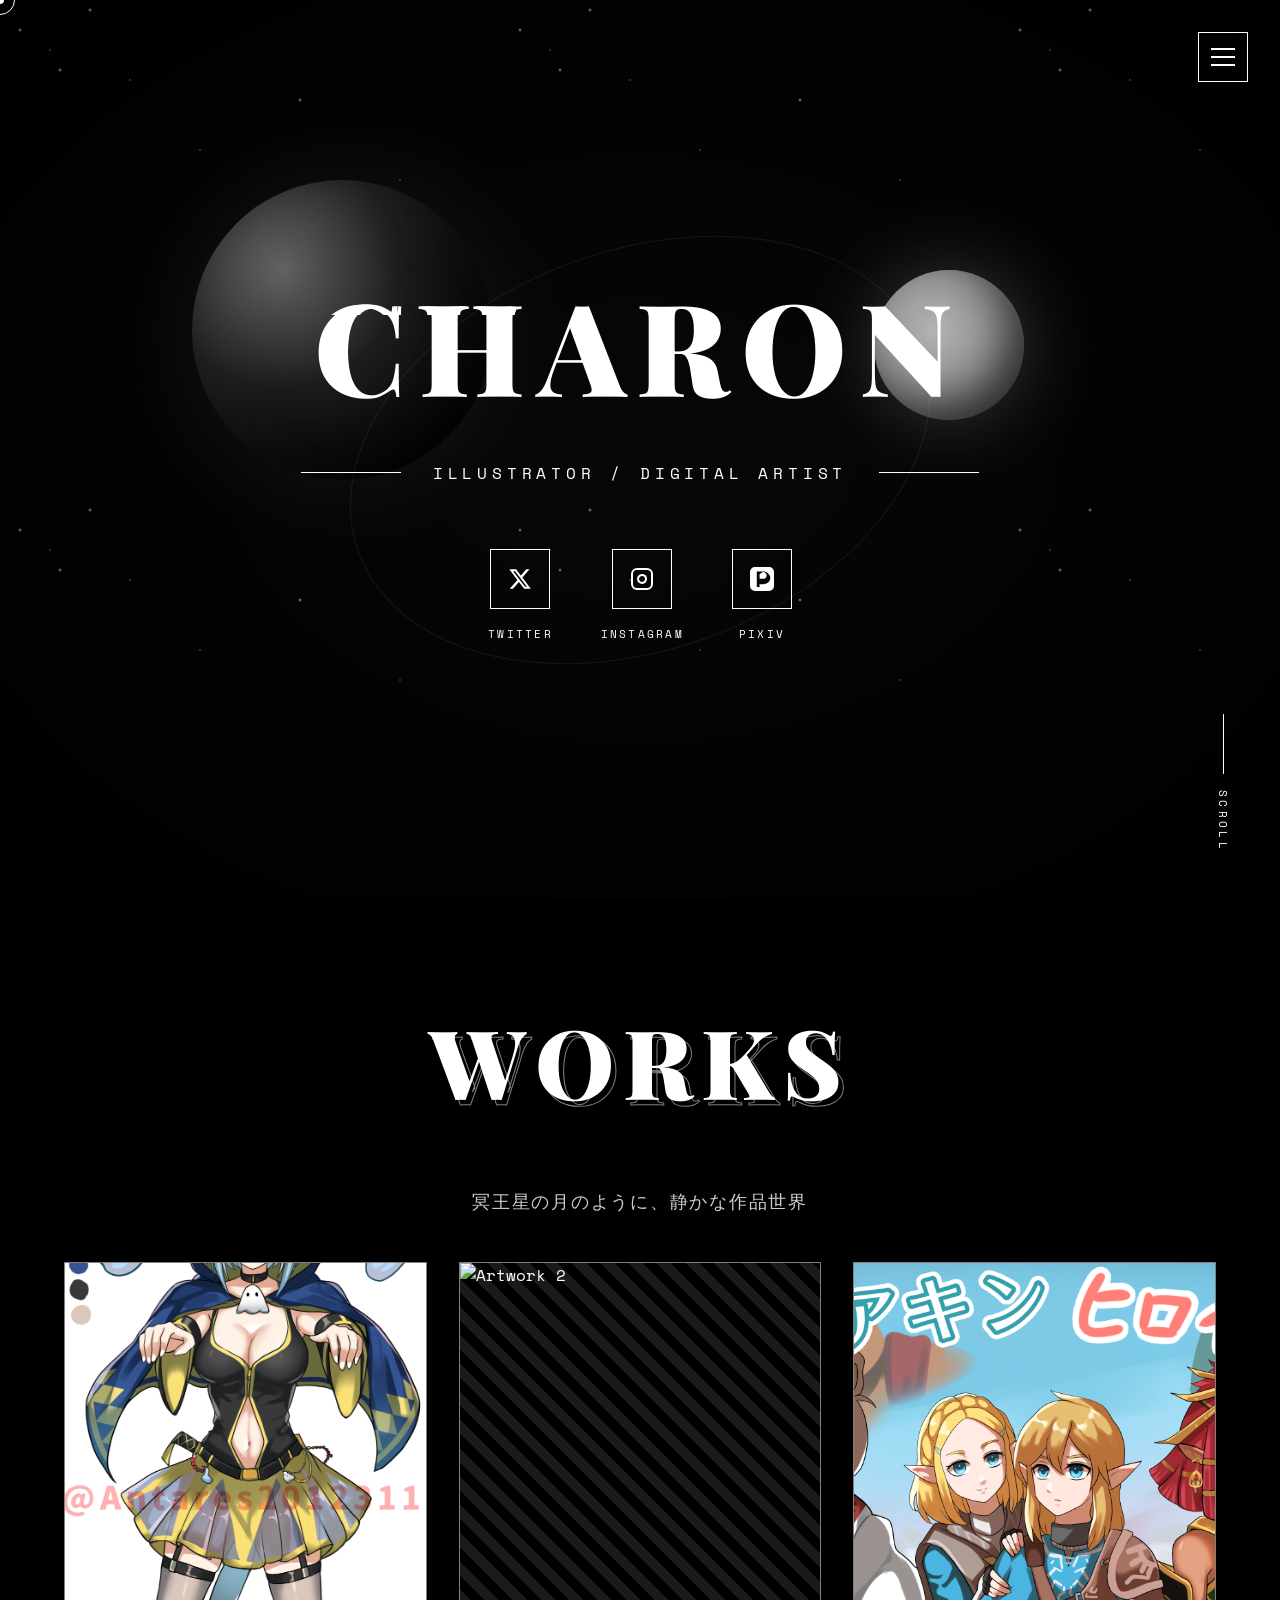
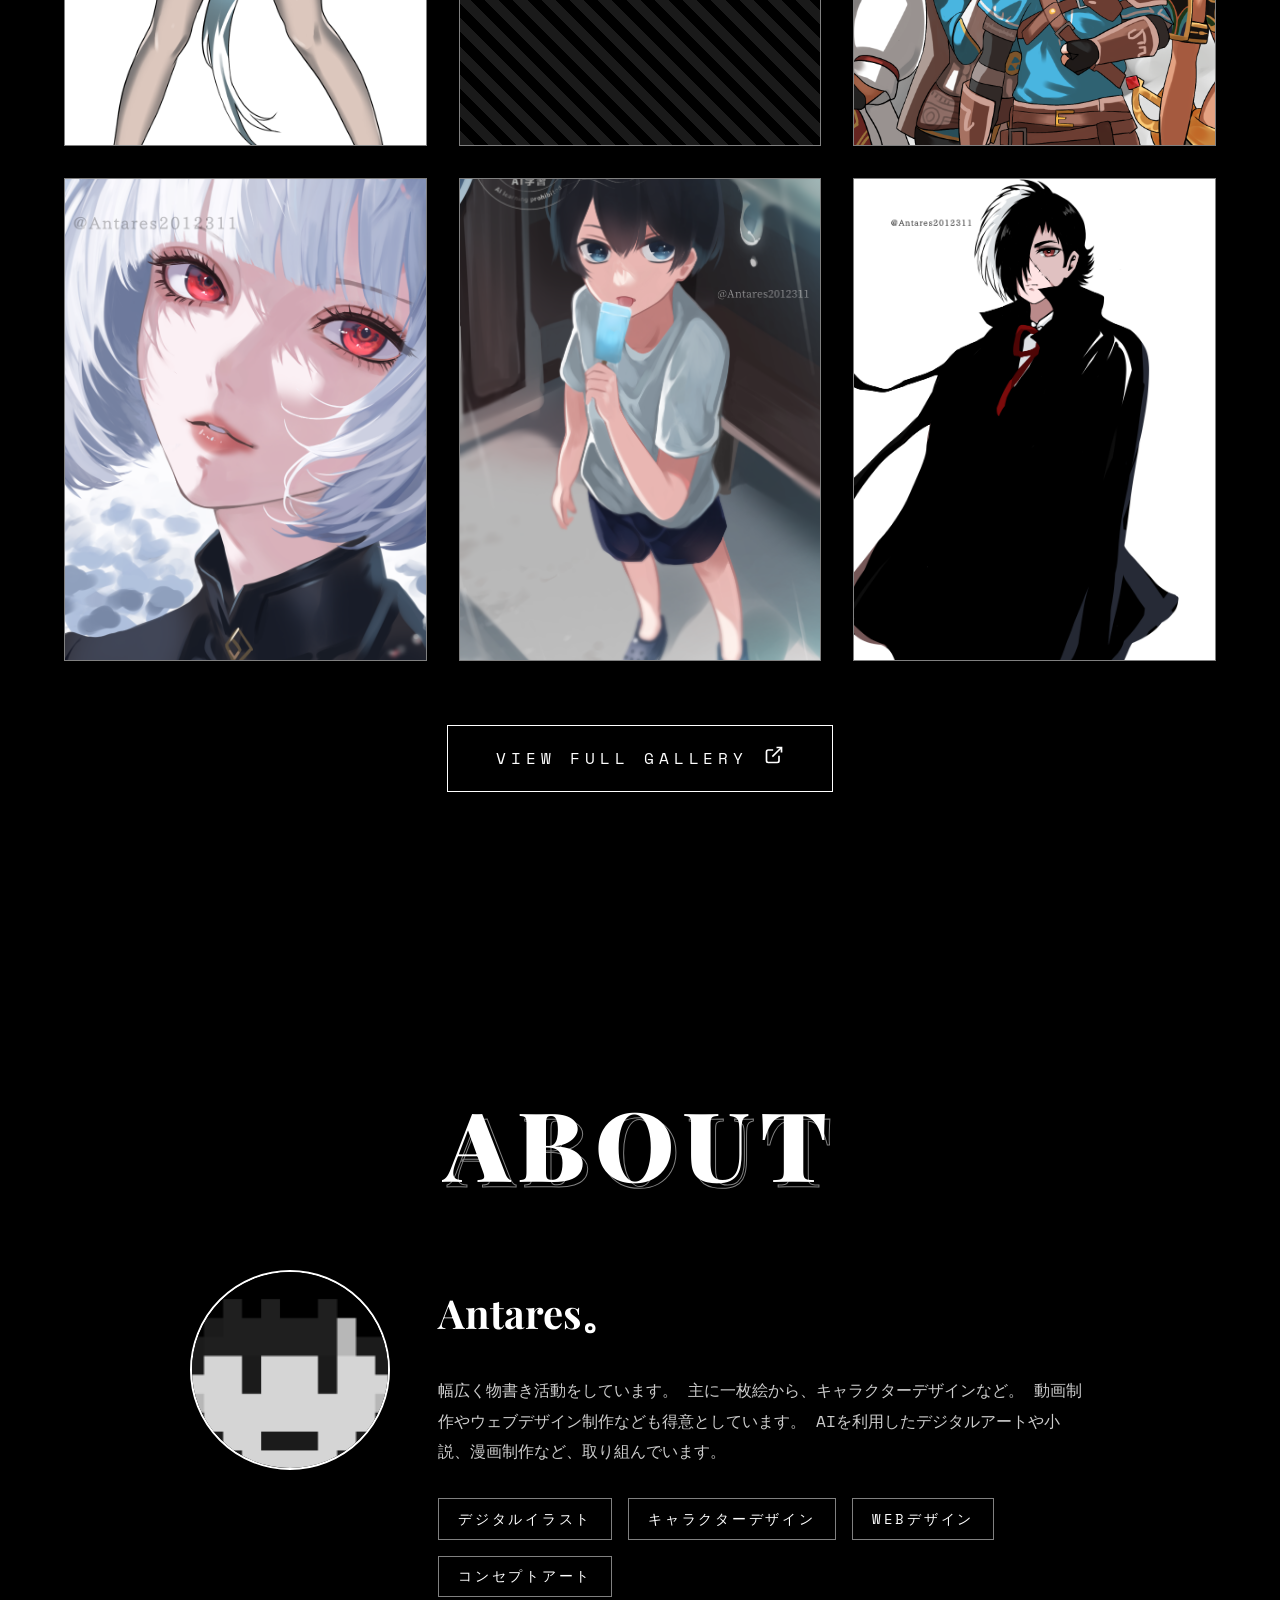
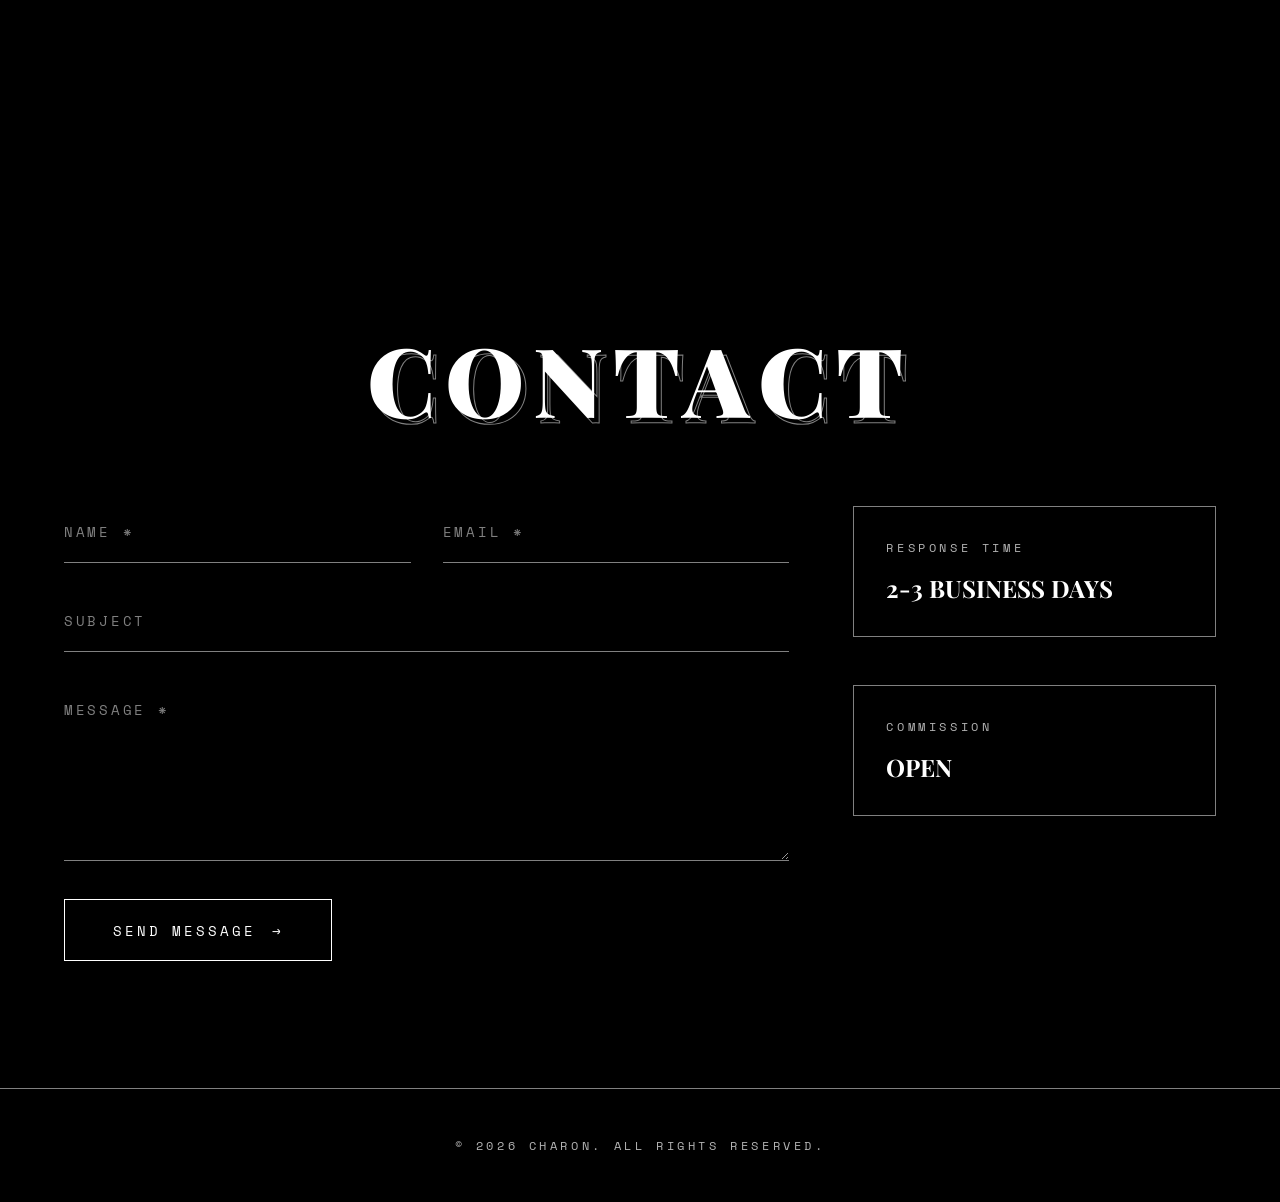
==== index.html @ 26da765b "Add files via upload" ====
<!DOCTYPE html>
<html lang="ja">
<head>
    <meta charset="UTF-8">
    <meta name="viewport" content="width=device-width, initial-scale=1.0">
    <title>Charon - Portfolio</title>
    <link rel="preconnect" href="https://fonts.googleapis.com">
    <link rel="preconnect" href="https://fonts.gstatic.com" crossorigin>
    <link href="https://fonts.googleapis.com/css2?family=Space+Mono:wght@400;700&family=Playfair+Display:wght@400;700;900&display=swap" rel="stylesheet">
    <link rel="stylesheet" href="css/styles.css">
</head>
<body>
    <div class="celestial-background">
        <div class="pluto"></div>
        <div class="moon"></div>
        <div class="orbit"></div>
        <div class="stars"></div>
    </div>
    <div class="overlay"></div>

    <button class="hamburger" id="hamburger" aria-label="メニュー">
        <span class="hamburger-line"></span>
        <span class="hamburger-line"></span>
        <span class="hamburger-line"></span>
    </button>

    <nav class="main-nav" id="mainNav">
        <div class="nav-content">
            <a href="#home" class="nav-link active" data-section="home">HOME</a>
            <a href="#gallery-preview" class="nav-link" data-section="gallery-preview">WORKS</a>
            <a href="#about" class="nav-link" data-section="about">ABOUT</a>
            <a href="#contact" class="nav-link" data-section="contact">CONTACT</a>
            <a href="gallery.html" class="nav-link nav-link-external" target="_blank">
                FULL GALLERY
                <svg width="14" height="14" viewBox="0 0 24 24" fill="none" stroke="currentColor" stroke-width="2" style="margin-left: 4px;">
                    <path d="M18 13v6a2 2 0 0 1-2 2H5a2 2 0 0 1-2-2V8a2 2 0 0 1 2-2h6"></path>
                    <polyline points="15 3 21 3 21 9"></polyline>
                    <line x1="10" y1="14" x2="21" y2="3"></line>
                </svg>
            </a>
        </div>
    </nav>

    <div class="scroll-indicator">
        <div class="scroll-line"></div>
        <span class="scroll-text">SCROLL</span>
    </div>

    <main class="content-wrapper">
        <section id="home" class="section active" data-bg="0">
            <div class="section-content">
                <div class="hero-content">
                    <div class="glitch-wrapper">
                        <h1 class="glitch" data-text="CHARON">CHARON</h1>
                    </div>
                    <div class="title-lines">
                        <div class="line"></div>
                        <p class="subtitle">ILLUSTRATOR / DIGITAL ARTIST</p>
                        <div class="line"></div>
                    </div>
                    <div class="social-grid">
                        <a href="https://twitter.com/mrAntares1111" target="_blank" class="social-item" rel="noopener">
                            <span class="social-icon">
                                <svg width="24" height="24" viewBox="0 0 24 24" fill="currentColor">
                                    <path d="M18.244 2.25h3.308l-7.227 8.26 8.502 11.24H16.17l-5.214-6.817L4.99 21.75H1.68l7.73-8.835L1.254 2.25H8.08l4.713 6.231zm-1.161 17.52h1.833L7.084 4.126H5.117z"/>
                                </svg>
                            </span>
                            <span class="social-label">TWITTER</span>
                        </a>
                        <a href="https://www.instagram.com/mrantares1111" target="_blank" class="social-item" rel="noopener">
                            <span class="social-icon">
                                <svg width="24" height="24" viewBox="0 0 24 24" fill="none" stroke="currentColor" stroke-width="2">
                                    <rect x="2" y="2" width="20" height="20" rx="5" ry="5"></rect>
                                    <path d="M16 11.37A4 4 0 1112.63 8 4 4 0 0116 11.37z"></path>
                                    <line x1="17.5" y1="6.5" x2="17.51" y2="6.5"></line>
                                </svg>
                            </span>
                            <span class="social-label">INSTAGRAM</span>
                        </a>
                        <a href="https://www.pixiv.net/users/10430319" target="_blank" class="social-item" rel="noopener">
                            <span class="social-icon">
                                <svg width="24" height="24" viewBox="0 0 24 24" fill="currentColor">
                                    <path d="M4.935 0A4.924 4.924 0 0 0 0 4.935v14.13A4.924 4.924 0 0 0 4.935 24h14.13A4.924 4.924 0 0 0 24 19.065V4.935A4.924 4.924 0 0 0 19.065 0zm7.81 4.547c2.181 0 4.058.676 5.399 1.847a6.118 6.118 0 0 1 2.116 4.66c.005 1.854-.88 3.476-2.257 4.563-1.375 1.092-3.225 1.697-5.258 1.697H9.547v2.805H6.785V4.547zm-3.158 2.76v4.547h3.198c1.201 0 2.15-.315 2.822-.97.673-.654 1.024-1.505 1.024-2.424 0-.919-.35-1.77-1.024-2.424-.672-.655-1.62-.97-2.822-.97z"/>
                                </svg>
                            </span>
                            <span class="social-label">PIXIV</span>
                        </a>
                    </div>
                </div>
            </div>
        </section>

        <section id="gallery-preview" class="section" data-bg="1">
            <div class="section-content">
                <h2 class="section-title" data-text="WORKS">WORKS</h2>
                <div class="gallery-intro">
                    <p class="gallery-description">冥王星の月のように、静かな作品世界</p>
                </div>
                <div class="gallery-masonry">
                    <div class="gallery-card" data-title="ARTWORK 01" data-year="2026">
                        <div class="card-inner">
                            <img src="images/2026.png" alt="Artwork 1" loading="lazy" onerror="this.parentElement.classList.add('placeholder')">
                            <div class="card-overlay">
                                <span class="card-number">01</span>
                                <h3 class="card-title">ARTWORK TITLE</h3>
                                <p class="card-year">2026</p>
                            </div>
                        </div>
                    </div>
                    <div class="gallery-card" data-title="ARTWORK 02" data-year="2026">
                        <div class="card-inner">
                            <img src="images/2026 (2).png" alt="Artwork 2" loading="lazy" onerror="this.parentElement.classList.add('placeholder')">
                            <div class="card-overlay">
                                <span class="card-number">02</span>
                                <h3 class="card-title">ARTWORK TITLE</h3>
                                <p class="card-year">2026</p>
                            </div>
                        </div>
                    </div>
                    <div class="gallery-card" data-title="ARTWORK 03" data-year="2025">
                        <div class="card-inner">
                            <img src="images/2025 (1).png" alt="Artwork 3" loading="lazy" onerror="this.parentElement.classList.add('placeholder')">
                            <div class="card-overlay">
                                <span class="card-number">03</span>
                                <h3 class="card-title">ARTWORK TITLE</h3>
                                <p class="card-year">2025</p>
                            </div>
                        </div>
                    </div>
                    <div class="gallery-card" data-title="ARTWORK 04" data-year="2025">
                        <div class="card-inner">
                            <img src="images/2025 (2).png" alt="Artwork 4" loading="lazy" onerror="this.parentElement.classList.add('placeholder')">
                            <div class="card-overlay">
                                <span class="card-number">04</span>
                                <h3 class="card-title">ARTWORK TITLE</h3>
                                <p class="card-year">2025</p>
                            </div>
                        </div>
                    </div>
                    <div class="gallery-card" data-title="ARTWORK 05" data-year="2024">
                        <div class="card-inner">
                            <img src="images/2024.png" alt="Artwork 5" loading="lazy" onerror="this.parentElement.classList.add('placeholder')">
                            <div class="card-overlay">
                                <span class="card-number">05</span>
                                <h3 class="card-title">ARTWORK TITLE</h3>
                                <p class="card-year">2024</p>
                            </div>
                        </div>
                    </div>
                    <div class="gallery-card" data-title="ARTWORK 06" data-year="2024">
                        <div class="card-inner">
                            <img src="images/2024 (1).png" alt="Artwork 6" loading="lazy" onerror="this.parentElement.classList.add('placeholder')">
                            <div class="card-overlay">
                                <span class="card-number">06</span>
                                <h3 class="card-title">ARTWORK TITLE</h3>
                                <p class="card-year">2024</p>
                            </div>
                        </div>
                    </div>
                </div>
                <div class="view-all-wrapper">
                    <a href="gallery.html" target="_blank" class="view-all-btn" rel="noopener">
                        <span class="btn-text">VIEW FULL GALLERY</span>
                        <span class="btn-icon">
                            <svg width="20" height="20" viewBox="0 0 24 24" fill="none" stroke="currentColor" stroke-width="2">
                                <path d="M18 13v6a2 2 0 0 1-2 2H5a2 2 0 0 1-2-2V8a2 2 0 0 1 2-2h6"></path>
                                <polyline points="15 3 21 3 21 9"></polyline>
                                <line x1="10" y1="14" x2="21" y2="3"></line>
                            </svg>
                        </span>
                    </a>
                </div>
            </div>
        </section>

        <section id="about" class="section" data-bg="2">
            <div class="section-content">
                <h2 class="section-title" data-text="ABOUT">ABOUT</h2>
                <div class="about-content">
                    <div class="profile-card">
                        <div class="profile-image-wrapper">
                            <div class="profile-image">
                                <img src="images/アイコン.png" alt="Profile" onerror="this.style.display='none'; this.nextElementSibling.style.display='flex';">
                                <div class="profile-placeholder" style="display: none;">
                                    <svg width="60" height="60" viewBox="0 0 24 24" fill="none" stroke="currentColor" stroke-width="1.5">
                                        <circle cx="12" cy="12" r="10"></circle>
                                        <path d="M12 2a10 10 0 0 1 0 20"></path>
                                        <circle cx="12" cy="8" r="3"></circle>
                                    </svg>
                                </div>
                            </div>
                        </div>
                        <div class="profile-info">
                            <h3 class="profile-name">Antares。</h3>
                            <p class="profile-bio">
                                幅広く物書き活動をしています。 主に一枚絵から、キャラクターデザインなど。
動画制作やウェブデザイン制作なども得意としています。 AIを利用したデジタルアートや小説、漫画制作など、取り組んでいます。
                            </p>
                            <p class="profile-bio">
                            </p>
                            <div class="profile-tags">
                                <span class="tag">デジタルイラスト</span>
                                <span class="tag">キャラクターデザイン</span>
                                <span class="tag">WEBデザイン</span>
                                <span class="tag">コンセプトアート</span>
                            </div>
                        </div>
                    </div>
                </div>
            </div>
        </section>

        <section id="contact" class="section" data-bg="3">
            <div class="section-content">
                <h2 class="section-title" data-text="CONTACT">CONTACT</h2>
                <div class="contact-wrapper">
                    <form class="contact-form" action="https://formspree.io/f/mdaydqwe" method="POST">
                        <div class="form-row">
                            <div class="form-field">
                                <input type="text" id="name" name="name" placeholder=" " required>
                                <label for="name">NAME *</label>
                                <div class="field-line"></div>
                            </div>
                            <div class="form-field">
                                <input type="email" id="email" name="email" placeholder=" " required>
                                <label for="email">EMAIL *</label>
                                <div class="field-line"></div>
                            </div>
                        </div>
                        <div class="form-field">
                            <input type="text" id="subject" name="subject" placeholder=" ">
                            <label for="subject">SUBJECT</label>
                            <div class="field-line"></div>
                        </div>
                        <div class="form-field">
                            <textarea id="message" name="message" rows="6" placeholder=" " required></textarea>
                            <label for="message">MESSAGE *</label>
                            <div class="field-line"></div>
                        </div>
                        <button type="submit" class="submit-btn">
                            <span class="btn-text">SEND MESSAGE</span>
                            <span class="btn-arrow">→</span>
                        </button>
                    </form>
                    <div class="contact-info">
                        <div class="info-block">
                            <div class="info-label">RESPONSE TIME</div>
                            <div class="info-value">2-3 BUSINESS DAYS</div>
                        </div>
                        <div class="info-block">
                            <div class="info-label">COMMISSION</div>
                            <div class="info-value">OPEN</div>
                        </div>
                    </div>
                </div>
            </div>
        </section>
    </main>

    <div class="cursor-dot"></div>
    <div class="cursor-outline"></div>

    <div id="modal" class="modal">
        <button class="modal-close" aria-label="閉じる">×</button>
        <div class="modal-content">
            <img src="" alt="" class="modal-image">
            <div class="modal-info">
                <span class="modal-number"></span>
                <h3 class="modal-title"></h3>
                <p class="modal-year"></p>
            </div>
        </div>
        <button class="modal-nav modal-prev" aria-label="前へ">‹</button>
        <button class="modal-nav modal-next" aria-label="次へ">›</button>
    </div>

    <footer class="footer">
        <div class="footer-content">
            <p>© 2026 CHARON. ALL RIGHTS RESERVED.</p>
        </div>
    </footer>

    <script src="js/script.js"></script>
</body>
</html>
---- css/styles.css ----
* {
    margin: 0;
    padding: 0;
    box-sizing: border-box;
}

:root {
    --color-white: #ffffff;
    --color-black: #000000;
    --color-gray-dark: #1a1a1a;
    --color-gray: #808080;
    --color-gray-light: #cccccc;
    --font-display: 'Playfair Display', serif;
    --font-mono: 'Space Mono', monospace;
}

html {
    scroll-behavior: smooth;
}

body {
    font-family: var(--font-mono);
    background: var(--color-black);
    color: var(--color-white);
    overflow-x: hidden;
    cursor: none;
}

.celestial-background {
    position: fixed;
    top: 0;
    left: 0;
    width: 100%;
    height: 100%;
    z-index: -2;
    background: radial-gradient(ellipse at center, #0a0a0a 0%, #000000 100%);
}

.pluto {
    position: absolute;
    width: 300px;
    height: 300px;
    border-radius: 50%;
    background: radial-gradient(circle at 30% 30%, #8a8a8a, #2a2a2a 40%, #000000 100%);
    box-shadow: 
        inset -30px -30px 80px rgba(0,0,0,0.8),
        inset 30px 30px 60px rgba(255,255,255,0.1),
        0 0 100px rgba(255,255,255,0.1);
    top: 20%;
    left: 15%;
    animation: plutoFloat 60s ease-in-out infinite;
}

.moon {
    position: absolute;
    width: 150px;
    height: 150px;
    border-radius: 50%;
    background: radial-gradient(circle at 40% 40%, #ffffff, #cccccc 50%, #888888 100%);
    box-shadow: 
        inset -15px -15px 40px rgba(0,0,0,0.6),
        inset 15px 15px 30px rgba(255,255,255,0.3),
        0 0 80px rgba(255,255,255,0.3);
    top: 30%;
    right: 20%;
    animation: moonOrbit 40s linear infinite;
}

.orbit {
    position: absolute;
    width: 600px;
    height: 400px;
    border: 1px solid rgba(255, 255, 255, 0.1);
    border-radius: 50%;
    top: 50%;
    left: 50%;
    transform: translate(-50%, -50%) rotate(-20deg);
    animation: orbitRotate 100s linear infinite;
}

@keyframes plutoFloat {
    0%, 100% { transform: translate(0, 0) rotate(0deg); }
    25% { transform: translate(50px, -30px) rotate(90deg); }
    50% { transform: translate(0, -50px) rotate(180deg); }
    75% { transform: translate(-50px, -30px) rotate(270deg); }
}

@keyframes moonOrbit {
    0% { transform: translate(0, 0); }
    25% { transform: translate(-100px, 50px); }
    50% { transform: translate(-150px, 0); }
    75% { transform: translate(-100px, -50px); }
    100% { transform: translate(0, 0); }
}

@keyframes orbitRotate {
    from { transform: translate(-50%, -50%) rotate(-20deg); }
    to { transform: translate(-50%, -50%) rotate(340deg); }
}

.stars {
    position: absolute;
    width: 100%;
    height: 100%;
    background-image: 
        radial-gradient(2px 2px at 20px 30px, white, transparent),
        radial-gradient(2px 2px at 60px 70px, white, transparent),
        radial-gradient(1px 1px at 50px 50px, white, transparent),
        radial-gradient(1px 1px at 130px 80px, white, transparent),
        radial-gradient(2px 2px at 90px 10px, white, transparent),
        radial-gradient(1px 1px at 200px 150px, white, transparent),
        radial-gradient(2px 2px at 300px 100px, white, transparent),
        radial-gradient(1px 1px at 400px 180px, white, transparent);
    background-repeat: repeat;
    background-size: 500px 500px;
    animation: twinkle 5s ease-in-out infinite;
    opacity: 0.8;
}

@keyframes twinkle {
    0%, 100% { opacity: 0.8; }
    50% { opacity: 0.5; }
}

.overlay {
    position: fixed;
    top: 0;
    left: 0;
    width: 100%;
    height: 100%;
    background: rgba(0, 0, 0, 0.3);
    z-index: -1;
    pointer-events: none;
}

.hamburger {
    position: fixed;
    top: 2rem;
    right: 2rem;
    z-index: 2000;
    width: 50px;
    height: 50px;
    background: transparent;
    border: 1px solid var(--color-white);
    cursor: pointer;
    display: flex;
    flex-direction: column;
    align-items: center;
    justify-content: center;
    gap: 6px;
    transition: all 0.3s ease;
}

.hamburger:hover {
    background: var(--color-white);
}

.hamburger-line {
    width: 24px;
    height: 2px;
    background: var(--color-white);
    transition: all 0.3s ease;
}

.hamburger:hover .hamburger-line {
    background: var(--color-black);
}

.hamburger.active .hamburger-line:nth-child(1) {
    transform: rotate(45deg) translate(7px, 7px);
}

.hamburger.active .hamburger-line:nth-child(2) {
    opacity: 0;
}

.hamburger.active .hamburger-line:nth-child(3) {
    transform: rotate(-45deg) translate(7px, -7px);
}

.main-nav {
    position: fixed;
    top: 0;
    right: -100%;
    width: 100%;
    max-width: 400px;
    height: 100vh;
    background: rgba(0, 0, 0, 0.98);
    backdrop-filter: blur(20px);
    z-index: 1500;
    transition: right 0.4s ease;
    border-left: 1px solid rgba(255, 255, 255, 0.1);
}

.main-nav.active {
    right: 0;
}

.nav-content {
    display: flex;
    flex-direction: column;
    padding: 6rem 3rem 3rem;
    gap: 2rem;
}

.nav-link {
    color: var(--color-white);
    text-decoration: none;
    font-size: 1.2rem;
    font-weight: 400;
    letter-spacing: 0.3em;
    transition: all 0.3s ease;
    position: relative;
    padding: 1rem 0;
    border-bottom: 1px solid rgba(255, 255, 255, 0.1);
    display: flex;
    align-items: center;
}

.nav-link::before {
    content: '';
    position: absolute;
    left: 0;
    bottom: 0;
    width: 0;
    height: 1px;
    background: var(--color-white);
    transition: width 0.3s ease;
}

.nav-link:hover::before,
.nav-link.active::before {
    width: 100%;
}

.nav-link:hover {
    padding-left: 1rem;
}

.nav-link-external {
    color: var(--color-gray-light);
}

.scroll-indicator {
    position: fixed;
    bottom: 3rem;
    right: 3rem;
    z-index: 100;
    display: flex;
    flex-direction: column;
    align-items: center;
    gap: 1rem;
    animation: fadeInUp 1s ease 1s both;
}

.scroll-line {
    width: 1px;
    height: 60px;
    background: var(--color-white);
    position: relative;
    overflow: hidden;
}

.scroll-line::after {
    content: '';
    position: absolute;
    top: 0;
    left: 0;
    width: 100%;
    height: 30px;
    background: var(--color-white);
    animation: scrollDown 2s ease-in-out infinite;
}

@keyframes scrollDown {
    0% { transform: translateY(-100%); }
    100% { transform: translateY(200%); }
}

.scroll-text {
    writing-mode: vertical-rl;
    font-size: 0.7rem;
    letter-spacing: 0.3em;
}

.content-wrapper {
    position: relative;
    z-index: 1;
}

.section {
    min-height: 100vh;
    display: flex;
    align-items: center;
    justify-content: center;
    padding: 6rem 4rem;
    opacity: 0;
    transform: translateY(50px);
    transition: opacity 0.8s ease, transform 0.8s ease;
}

.section.active {
    opacity: 1;
    transform: translateY(0);
}

.section-content {
    max-width: 1400px;
    width: 100%;
    margin: 0 auto;
}

.hero-content {
    text-align: center;
}

.glitch-wrapper {
    margin-bottom: 2rem;
}

.glitch {
    font-family: var(--font-display);
    font-size: clamp(3rem, 10vw, 8rem);
    font-weight: 900;
    text-transform: uppercase;
    position: relative;
    letter-spacing: 0.1em;
    animation: glitchAnim 5s infinite;
}

.glitch::before,
.glitch::after {
    content: attr(data-text);
    position: absolute;
    top: 0;
    left: 0;
    width: 100%;
    height: 100%;
}

.glitch::before {
    left: 2px;
    text-shadow: -2px 0 var(--color-gray);
    clip: rect(44px, 450px, 56px, 0);
    animation: glitchAnim 5s infinite linear alternate-reverse;
}

.glitch::after {
    left: -2px;
    text-shadow: -2px 0 var(--color-white);
    clip: rect(44px, 450px, 56px, 0);
    animation: glitchAnim 3s infinite linear alternate-reverse;
}

@keyframes glitchAnim {
    0% { clip: rect(10px, 9999px, 90px, 0); }
    10% { clip: rect(70px, 9999px, 30px, 0); }
    20% { clip: rect(40px, 9999px, 60px, 0); }
    30% { clip: rect(80px, 9999px, 20px, 0); }
    40% { clip: rect(50px, 9999px, 50px, 0); }
    50% { clip: rect(20px, 9999px, 80px, 0); }
    60% { clip: rect(60px, 9999px, 40px, 0); }
    70% { clip: rect(30px, 9999px, 70px, 0); }
    80% { clip: rect(90px, 9999px, 10px, 0); }
    90% { clip: rect(10px, 9999px, 90px, 0); }
    100% { clip: rect(50px, 9999px, 50px, 0); }
}

.title-lines {
    display: flex;
    align-items: center;
    justify-content: center;
    gap: 2rem;
    margin-bottom: 3rem;
}

.line {
    width: 100px;
    height: 1px;
    background: var(--color-white);
    animation: expandLine 1s ease 0.5s both;
}

@keyframes expandLine {
    from { width: 0; }
    to { width: 100px; }
}

.subtitle {
    font-size: 1rem;
    letter-spacing: 0.3em;
    animation: fadeInUp 1s ease 0.8s both;
}

.social-grid {
    display: flex;
    gap: 3rem;
    justify-content: center;
    margin-top: 4rem;
}

.social-item {
    display: flex;
    flex-direction: column;
    align-items: center;
    gap: 1rem;
    text-decoration: none;
    color: var(--color-white);
    transition: all 0.3s ease;
    animation: fadeInUp 1s ease both;
}

.social-item:nth-child(1) { animation-delay: 1s; }
.social-item:nth-child(2) { animation-delay: 1.2s; }
.social-item:nth-child(3) { animation-delay: 1.4s; }

.social-icon {
    width: 60px;
    height: 60px;
    border: 1px solid var(--color-white);
    display: flex;
    align-items: center;
    justify-content: center;
    transition: all 0.3s ease;
}

.social-label {
    font-size: 0.7rem;
    letter-spacing: 0.2em;
}

.social-item:hover .social-icon {
    background: var(--color-white);
    color: var(--color-black);
    transform: translateY(-5px);
}

.social-item:hover .social-icon svg {
    color: var(--color-black);
    stroke: var(--color-black);
}

@keyframes fadeInUp {
    from {
        opacity: 0;
        transform: translateY(30px);
    }
    to {
        opacity: 1;
        transform: translateY(0);
    }
}

.section-title {
    font-family: var(--font-display);
    font-size: clamp(3rem, 8vw, 6rem);
    font-weight: 900;
    text-align: center;
    margin-bottom: 4rem;
    position: relative;
    letter-spacing: 0.1em;
}

.section-title::after {
    content: attr(data-text);
    position: absolute;
    top: 0;
    left: 0;
    width: 100%;
    height: 100%;
    color: transparent;
    -webkit-text-stroke: 1px var(--color-gray);
    z-index: -1;
    transform: translate(5px, 5px);
}

.gallery-intro {
    text-align: center;
    margin-bottom: 3rem;
}

.gallery-description {
    font-size: 1.1rem;
    color: var(--color-gray-light);
    letter-spacing: 0.1em;
}

.gallery-masonry {
    display: grid;
    grid-template-columns: repeat(auto-fit, minmax(350px, 1fr));
    gap: 2rem;
    margin-top: 3rem;
}

.gallery-card {
    position: relative;
    aspect-ratio: 3/4;
    overflow: hidden;
    cursor: pointer;
}

.card-inner {
    position: relative;
    width: 100%;
    height: 100%;
    border: 1px solid var(--color-gray);
    transition: all 0.5s ease;
}

.card-inner img {
    width: 100%;
    height: 100%;
    object-fit: cover;
    filter: none;
    transition: all 0.5s ease;
}

.card-inner.placeholder {
    background: 
        repeating-linear-gradient(
            45deg,
            var(--color-gray-dark),
            var(--color-gray-dark) 10px,
            var(--color-black) 10px,
            var(--color-black) 20px
        );
}

.card-overlay {
    position: absolute;
    top: 0;
    left: 0;
    width: 100%;
    height: 100%;
    background: rgba(0, 0, 0, 0.9);
    display: flex;
    flex-direction: column;
    justify-content: center;
    align-items: center;
    opacity: 0;
    transition: opacity 0.3s ease;
}

.gallery-card:hover .card-overlay {
    opacity: 1;
}

.gallery-card:hover .card-inner {
    transform: scale(1.05);
    border-color: var(--color-white);
}

.card-number {
    font-size: 4rem;
    font-weight: 700;
    opacity: 0.3;
    position: absolute;
    top: 2rem;
    right: 2rem;
}

.card-title {
    font-family: var(--font-display);
    font-size: 1.8rem;
    font-weight: 700;
    letter-spacing: 0.1em;
}

.card-year {
    font-size: 0.9rem;
    letter-spacing: 0.3em;
    margin-top: 0.5rem;
    opacity: 0.7;
}

.view-all-wrapper {
    text-align: center;
    margin-top: 4rem;
}

.view-all-btn {
    display: inline-flex;
    align-items: center;
    gap: 1rem;
    color: var(--color-white);
    text-decoration: none;
    font-size: 1rem;
    letter-spacing: 0.3em;
    padding: 1.2rem 3rem;
    border: 1px solid var(--color-white);
    transition: all 0.3s ease;
    position: relative;
    overflow: hidden;
}

.view-all-btn::before {
    content: '';
    position: absolute;
    top: 0;
    left: -100%;
    width: 100%;
    height: 100%;
    background: var(--color-white);
    transition: left 0.3s ease;
}

.view-all-btn:hover::before {
    left: 0;
}

.btn-text,
.btn-icon {
    position: relative;
    z-index: 1;
    transition: color 0.3s ease;
}

.view-all-btn:hover .btn-text,
.view-all-btn:hover .btn-icon {
    color: var(--color-black);
}

.view-all-btn:hover .btn-icon svg {
    stroke: var(--color-black);
}

.about-content {
    max-width: 900px;
    margin: 0 auto;
}

.profile-card {
    display: grid;
    grid-template-columns: auto 1fr;
    gap: 3rem;
    align-items: start;
}

.profile-image-wrapper {
    position: relative;
}

.profile-image {
    width: 200px;
    height: 200px;
    border-radius: 50%;
    overflow: hidden;
    border: 2px solid var(--color-white);
    position: relative;
}

.profile-image img {
    width: 100%;
    height: 100%;
    object-fit: cover;
    filter: grayscale(100%);
}

.profile-placeholder {
    width: 100%;
    height: 100%;
    background: radial-gradient(circle, var(--color-gray-dark) 0%, var(--color-black) 100%);
    display: flex;
    align-items: center;
    justify-content: center;
    color: var(--color-gray);
}

.profile-info {
    padding-top: 1rem;
}

.profile-name {
    font-family: var(--font-display);
    font-size: 2.5rem;
    font-weight: 700;
    margin-bottom: 2rem;
}

.profile-bio {
    font-size: 1rem;
    line-height: 1.9;
    margin-bottom: 1.5rem;
    color: var(--color-gray-light);
}

.profile-tags {
    display: flex;
    flex-wrap: wrap;
    gap: 1rem;
    margin-top: 2rem;
}

.tag {
    padding: 0.6rem 1.2rem;
    border: 1px solid var(--color-gray);
    font-size: 0.85rem;
    letter-spacing: 0.2em;
    transition: all 0.3s ease;
}

.tag:hover {
    border-color: var(--color-white);
    background: var(--color-white);
    color: var(--color-black);
}

.contact-wrapper {
    display: grid;
    grid-template-columns: 2fr 1fr;
    gap: 4rem;
}

.contact-form {
    display: flex;
    flex-direction: column;
    gap: 2rem;
}

.form-row {
    display: grid;
    grid-template-columns: 1fr 1fr;
    gap: 2rem;
}

.form-field {
    position: relative;
}

.form-field input,
.form-field textarea {
    width: 100%;
    background: transparent;
    border: none;
    border-bottom: 1px solid var(--color-gray);
    color: var(--color-white);
    font-family: var(--font-mono);
    font-size: 1rem;
    padding: 1rem 0;
    transition: all 0.3s ease;
}

.form-field input:focus,
.form-field textarea:focus {
    outline: none;
    border-bottom-color: var(--color-white);
}

.form-field label {
    position: absolute;
    top: 1rem;
    left: 0;
    font-size: 0.85rem;
    letter-spacing: 0.2em;
    pointer-events: none;
    transition: all 0.3s ease;
    opacity: 0.5;
}

.form-field input:focus + label,
.form-field textarea:focus + label,
.form-field input:not(:placeholder-shown) + label,
.form-field textarea:not(:placeholder-shown) + label {
    top: -1.5rem;
    font-size: 0.7rem;
    opacity: 1;
}

.form-field textarea {
    resize: vertical;
    min-height: 150px;
}

.field-line {
    position: absolute;
    bottom: 0;
    left: 0;
    width: 0;
    height: 2px;
    background: var(--color-white);
    transition: width 0.3s ease;
}

.form-field input:focus ~ .field-line,
.form-field textarea:focus ~ .field-line {
    width: 100%;
}

.submit-btn {
    background: transparent;
    border: 1px solid var(--color-white);
    color: var(--color-white);
    padding: 1.2rem 3rem;
    font-family: var(--font-mono);
    font-size: 0.9rem;
    letter-spacing: 0.2em;
    cursor: pointer;
    transition: all 0.3s ease;
    display: flex;
    align-items: center;
    justify-content: center;
    gap: 1rem;
    align-self: flex-start;
    position: relative;
    overflow: hidden;
}

.submit-btn::before {
    content: '';
    position: absolute;
    top: 0;
    left: -100%;
    width: 100%;
    height: 100%;
    background: var(--color-white);
    transition: left 0.3s ease;
}

.submit-btn:hover::before {
    left: 0;
}

.btn-text,
.btn-arrow {
    position: relative;
    z-index: 1;
    transition: color 0.3s ease;
}

.submit-btn:hover .btn-text,
.submit-btn:hover .btn-arrow {
    color: var(--color-black);
}

.contact-info {
    display: flex;
    flex-direction: column;
    gap: 3rem;
}

.info-block {
    border: 1px solid var(--color-gray);
    padding: 2rem;
}

.info-label {
    font-size: 0.75rem;
    letter-spacing: 0.3em;
    margin-bottom: 1rem;
    opacity: 0.7;
}

.info-value {
    font-family: var(--font-display);
    font-size: 1.5rem;
    font-weight: 700;
}

.cursor-dot,
.cursor-outline {
    position: fixed;
    top: 0;
    left: 0;
    pointer-events: none;
    z-index: 99999;
    mix-blend-mode: difference;
}

.cursor-dot {
    width: 8px;
    height: 8px;
    background: var(--color-white);
    border-radius: 50%;
    transform: translate(-50%, -50%);
    transition: width 0.3s ease, height 0.3s ease;
}

.cursor-outline {
    width: 30px;
    height: 30px;
    border: 1px solid var(--color-white);
    border-radius: 50%;
    transform: translate(-50%, -50%);
    transition: all 0.15s ease-out;
}

.modal {
    display: none;
    position: fixed;
    top: 0;
    left: 0;
    width: 100%;
    height: 100%;
    background: rgba(0, 0, 0, 0.98);
    z-index: 10000;
    align-items: center;
    justify-content: center;
}

.modal.active {
    display: flex;
}

.modal-content {
    max-width: 90%;
    max-height: 90%;
    display: flex;
    flex-direction: column;
    align-items: center;
}

.modal-image {
    max-width: 100%;
    max-height: 70vh;
    filter: none;
    border: 1px solid var(--color-white);
}

.modal-info {
    margin-top: 2rem;
    text-align: center;
}

.modal-number {
    font-size: 3rem;
    opacity: 0.3;
}

.modal-title {
    font-family: var(--font-display);
    font-size: 2rem;
    margin: 1rem 0;
}

.modal-year {
    letter-spacing: 0.3em;
    opacity: 0.7;
}

.modal-close,
.modal-nav {
    position: absolute;
    background: transparent;
    border: 1px solid var(--color-white);
    color: var(--color-white);
    width: 50px;
    height: 50px;
    display: flex;
    align-items: center;
    justify-content: center;
    cursor: pointer;
    font-size: 2rem;
    transition: all 0.3s ease;
}

.modal-close {
    top: 2rem;
    right: 2rem;
}

.modal-close:hover,
.modal-nav:hover {
    background: var(--color-white);
    color: var(--color-black);
}

.modal-prev {
    left: 2rem;
}

.modal-next {
    right: 2rem;
}

.footer {
    background: var(--color-black);
    border-top: 1px solid var(--color-gray);
    padding: 3rem 0;
    text-align: center;
}

.footer-content p {
    font-size: 0.75rem;
    letter-spacing: 0.3em;
    opacity: 0.7;
}

@media (max-width: 1024px) {
    .hamburger {
        top: 1.5rem;
        right: 1.5rem;
    }

    .main-nav {
        max-width: 100%;
    }

    .section {
        padding: 4rem 2rem;
    }

    .gallery-masonry {
        grid-template-columns: repeat(auto-fit, minmax(280px, 1fr));
    }

    .profile-card {
        grid-template-columns: 1fr;
        text-align: center;
        gap: 2rem;
    }

    .profile-image {
        margin: 0 auto;
    }

    .profile-tags {
        justify-content: center;
    }

    .contact-wrapper {
        grid-template-columns: 1fr;
    }

    .form-row {
        grid-template-columns: 1fr;
    }
}

@media (max-width: 768px) {
    .glitch {
        font-size: 3rem;
    }

    .social-grid {
        gap: 2rem;
    }

    .section-title {
        font-size: 3rem;
    }

    .cursor-dot,
    .cursor-outline {
        display: none;
    }

    body {
        cursor: auto;
    }

    .pluto {
        width: 200px;
        height: 200px;
    }

    .moon {
        width: 100px;
        height: 100px;
    }
}
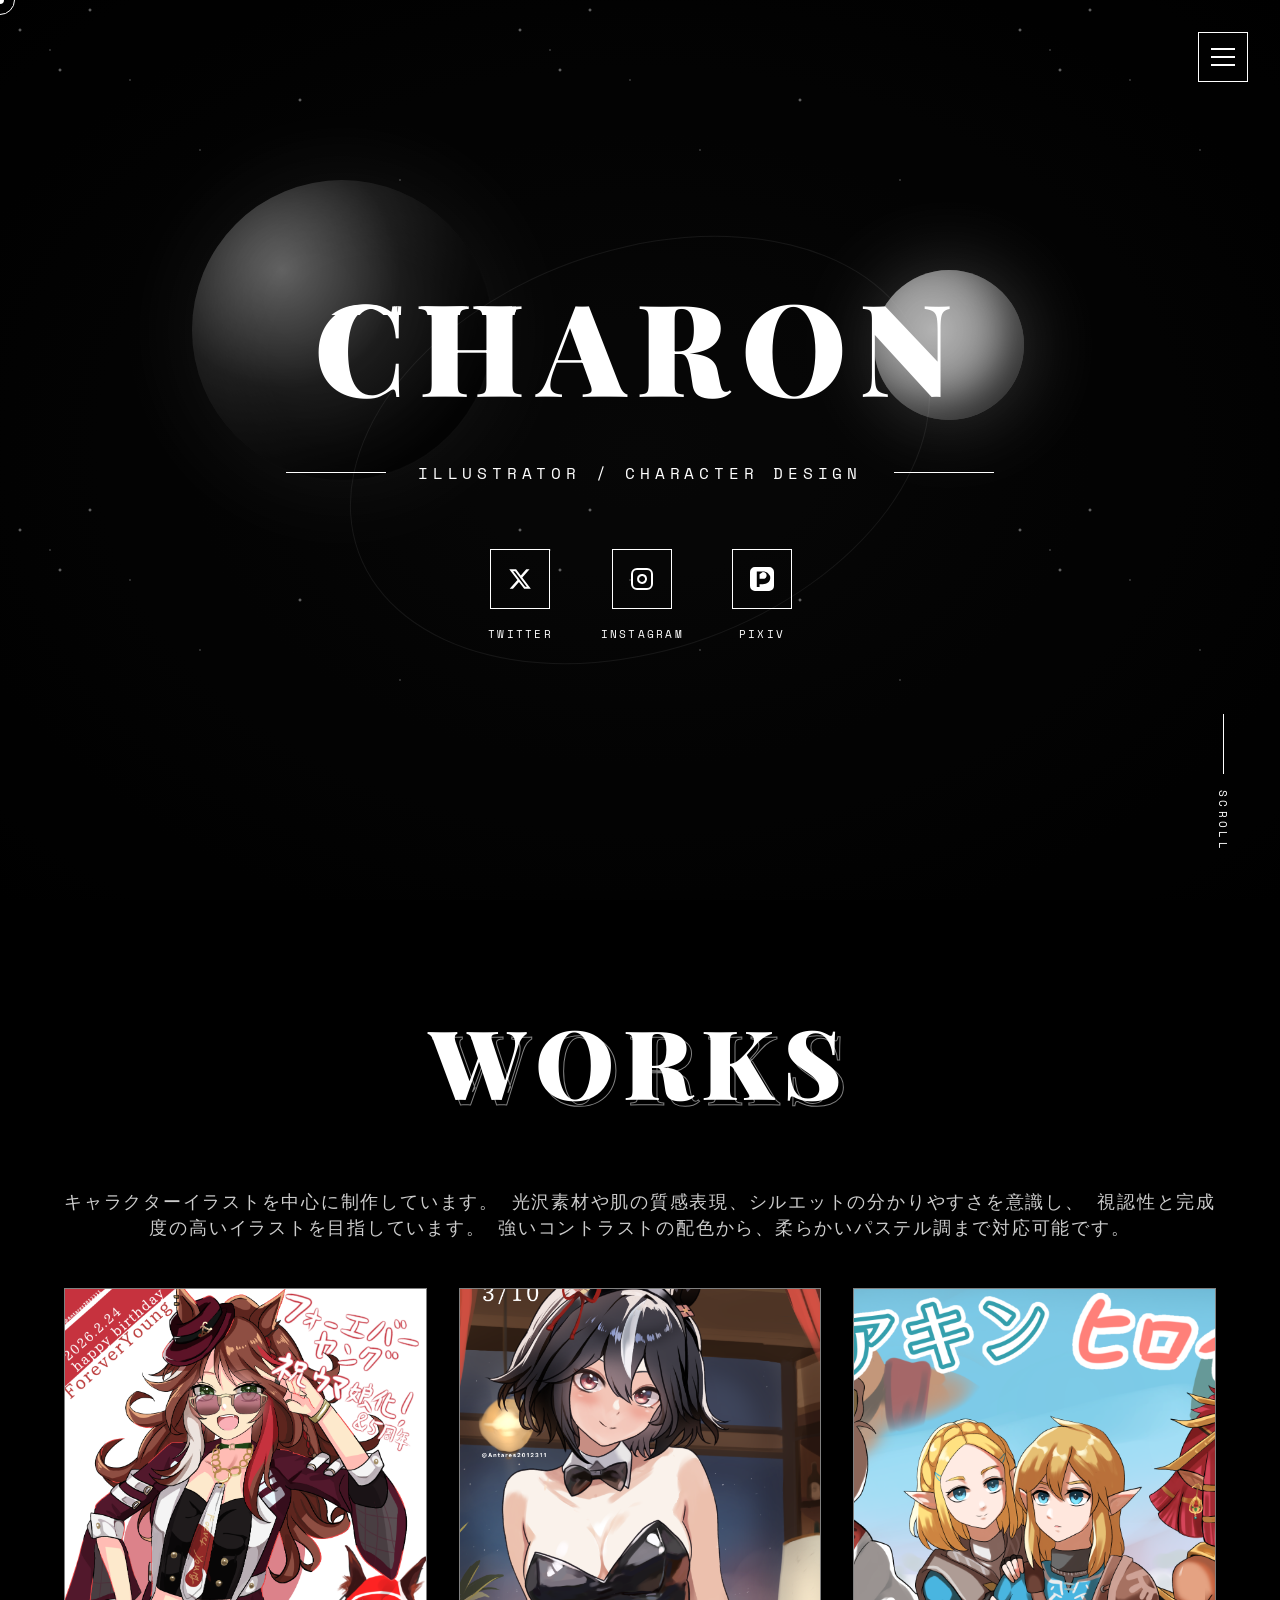
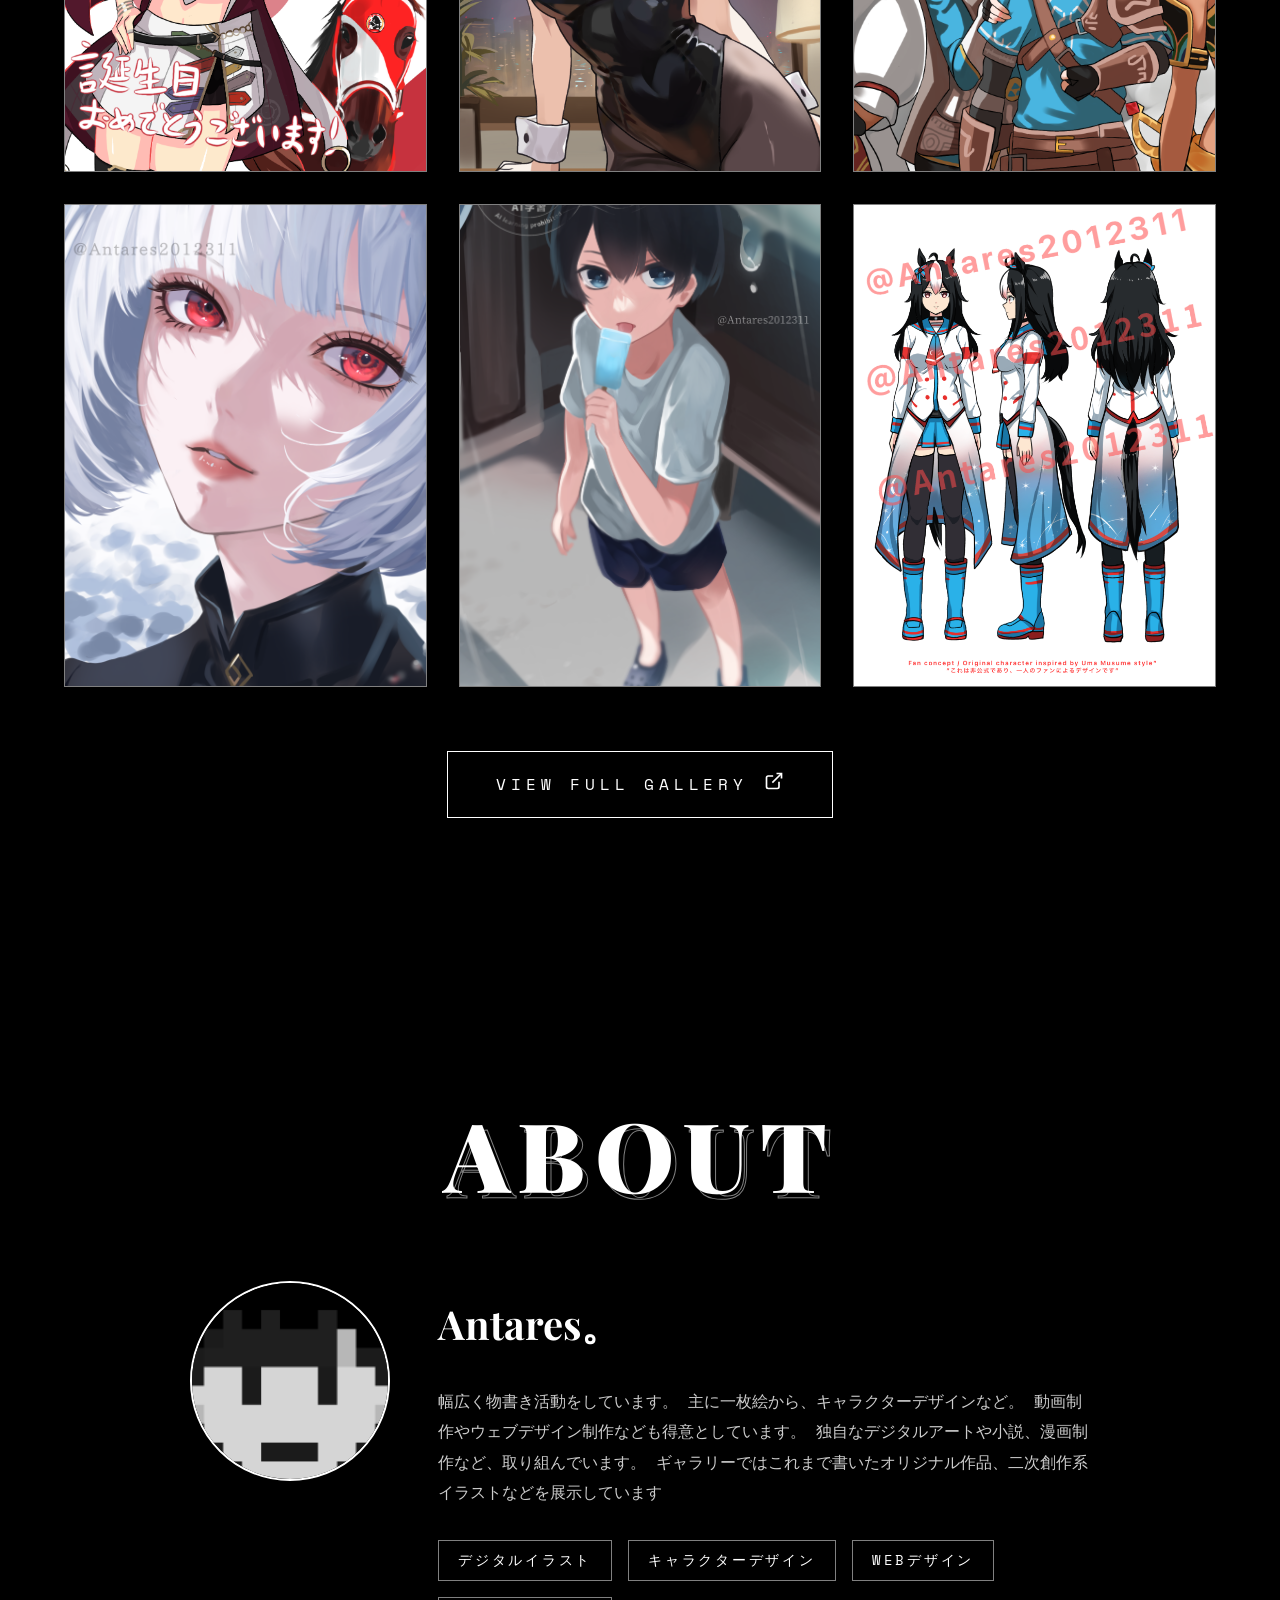
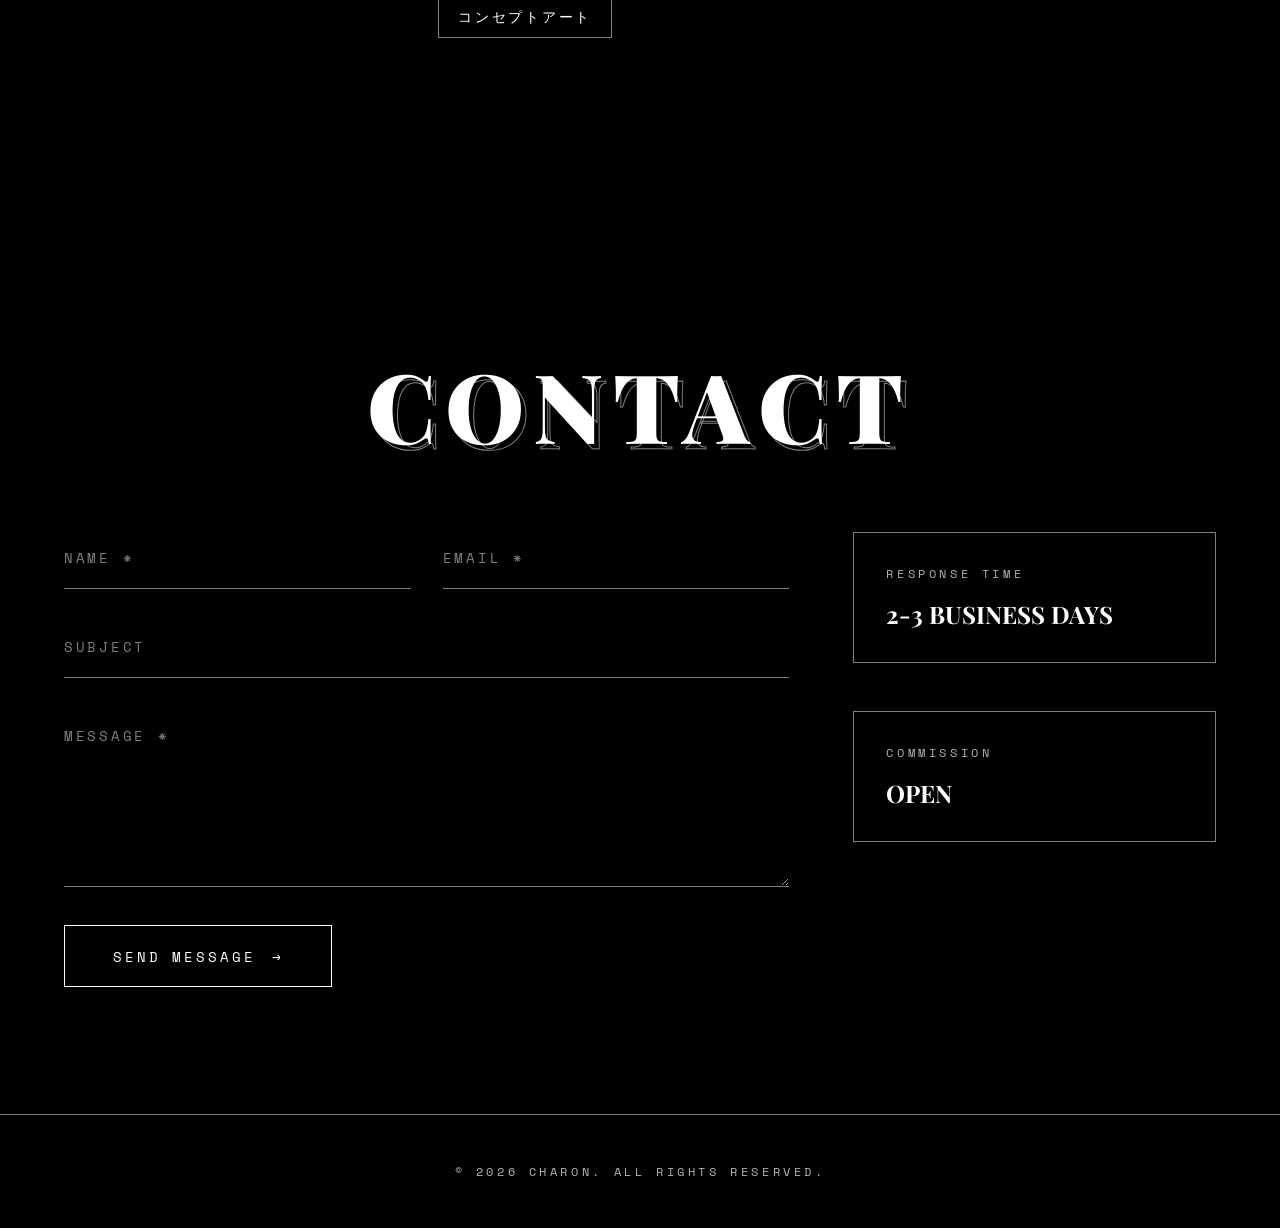
==== commit da12592c: "Add files via upload" ====
--- a/index.html
+++ b/index.html
@@ -55,7 +55,7 @@
                     </div>
                     <div class="title-lines">
                         <div class="line"></div>
-                        <p class="subtitle">ILLUSTRATOR / DIGITAL ARTIST</p>
+                        <p class="subtitle">ILLUSTRATOR / CHARACTER DESIGN</p>
                         <div class="line"></div>
                     </div>
                     <div class="social-grid">
@@ -94,12 +94,17 @@
             <div class="section-content">
                 <h2 class="section-title" data-text="WORKS">WORKS</h2>
                 <div class="gallery-intro">
-                    <p class="gallery-description">冥王星の月のように、静かな作品世界</p>
+                    <p class="gallery-description">キャラクターイラストを中心に制作しています。
+
+光沢素材や肌の質感表現、シルエットの分かりやすさを意識し、
+視認性と完成度の高いイラストを目指しています。
+
+強いコントラストの配色から、柔らかいパステル調まで対応可能です。</p>
                 </div>
                 <div class="gallery-masonry">
                     <div class="gallery-card" data-title="ARTWORK 01" data-year="2026">
                         <div class="card-inner">
-                            <img src="images/2026.png" alt="Artwork 1" loading="lazy" onerror="this.parentElement.classList.add('placeholder')">
+                            <img src="images/2026 (3).png" alt="Artwork 1" loading="lazy" onerror="this.parentElement.classList.add('placeholder')">
                             <div class="card-overlay">
                                 <span class="card-number">01</span>
                                 <h3 class="card-title">ARTWORK TITLE</h3>
@@ -109,7 +114,7 @@
                     </div>
                     <div class="gallery-card" data-title="ARTWORK 02" data-year="2026">
                         <div class="card-inner">
-                            <img src="images/2026 (2).png" alt="Artwork 2" loading="lazy" onerror="this.parentElement.classList.add('placeholder')">
+                            <img src="images/2026 (4).png" alt="Artwork 2" loading="lazy" onerror="this.parentElement.classList.add('placeholder')">
                             <div class="card-overlay">
                                 <span class="card-number">02</span>
                                 <h3 class="card-title">ARTWORK TITLE</h3>
@@ -147,13 +152,13 @@
                             </div>
                         </div>
                     </div>
-                    <div class="gallery-card" data-title="ARTWORK 06" data-year="2024">
-                        <div class="card-inner">
-                            <img src="images/2024 (1).png" alt="Artwork 6" loading="lazy" onerror="this.parentElement.classList.add('placeholder')">
+                    <div class="gallery-card" data-title="ARTWORK 06" data-year="2025">
+                        <div class="card-inner">
+                            <img src="images/2025 (12).png" alt="Artwork 6" loading="lazy" onerror="this.parentElement.classList.add('placeholder')">
                             <div class="card-overlay">
                                 <span class="card-number">06</span>
                                 <h3 class="card-title">ARTWORK TITLE</h3>
-                                <p class="card-year">2024</p>
+                                <p class="card-year">2025</p>
                             </div>
                         </div>
                     </div>
@@ -194,7 +199,8 @@
                             <h3 class="profile-name">Antares。</h3>
                             <p class="profile-bio">
                                 幅広く物書き活動をしています。 主に一枚絵から、キャラクターデザインなど。
-動画制作やウェブデザイン制作なども得意としています。 AIを利用したデジタルアートや小説、漫画制作など、取り組んでいます。
+動画制作やウェブデザイン制作なども得意としています。 独自なデジタルアートや小説、漫画制作など、取り組んでいます。
+ギャラリーではこれまで書いたオリジナル作品、二次創作系イラストなどを展示しています
                             </p>
                             <p class="profile-bio">
                             </p>
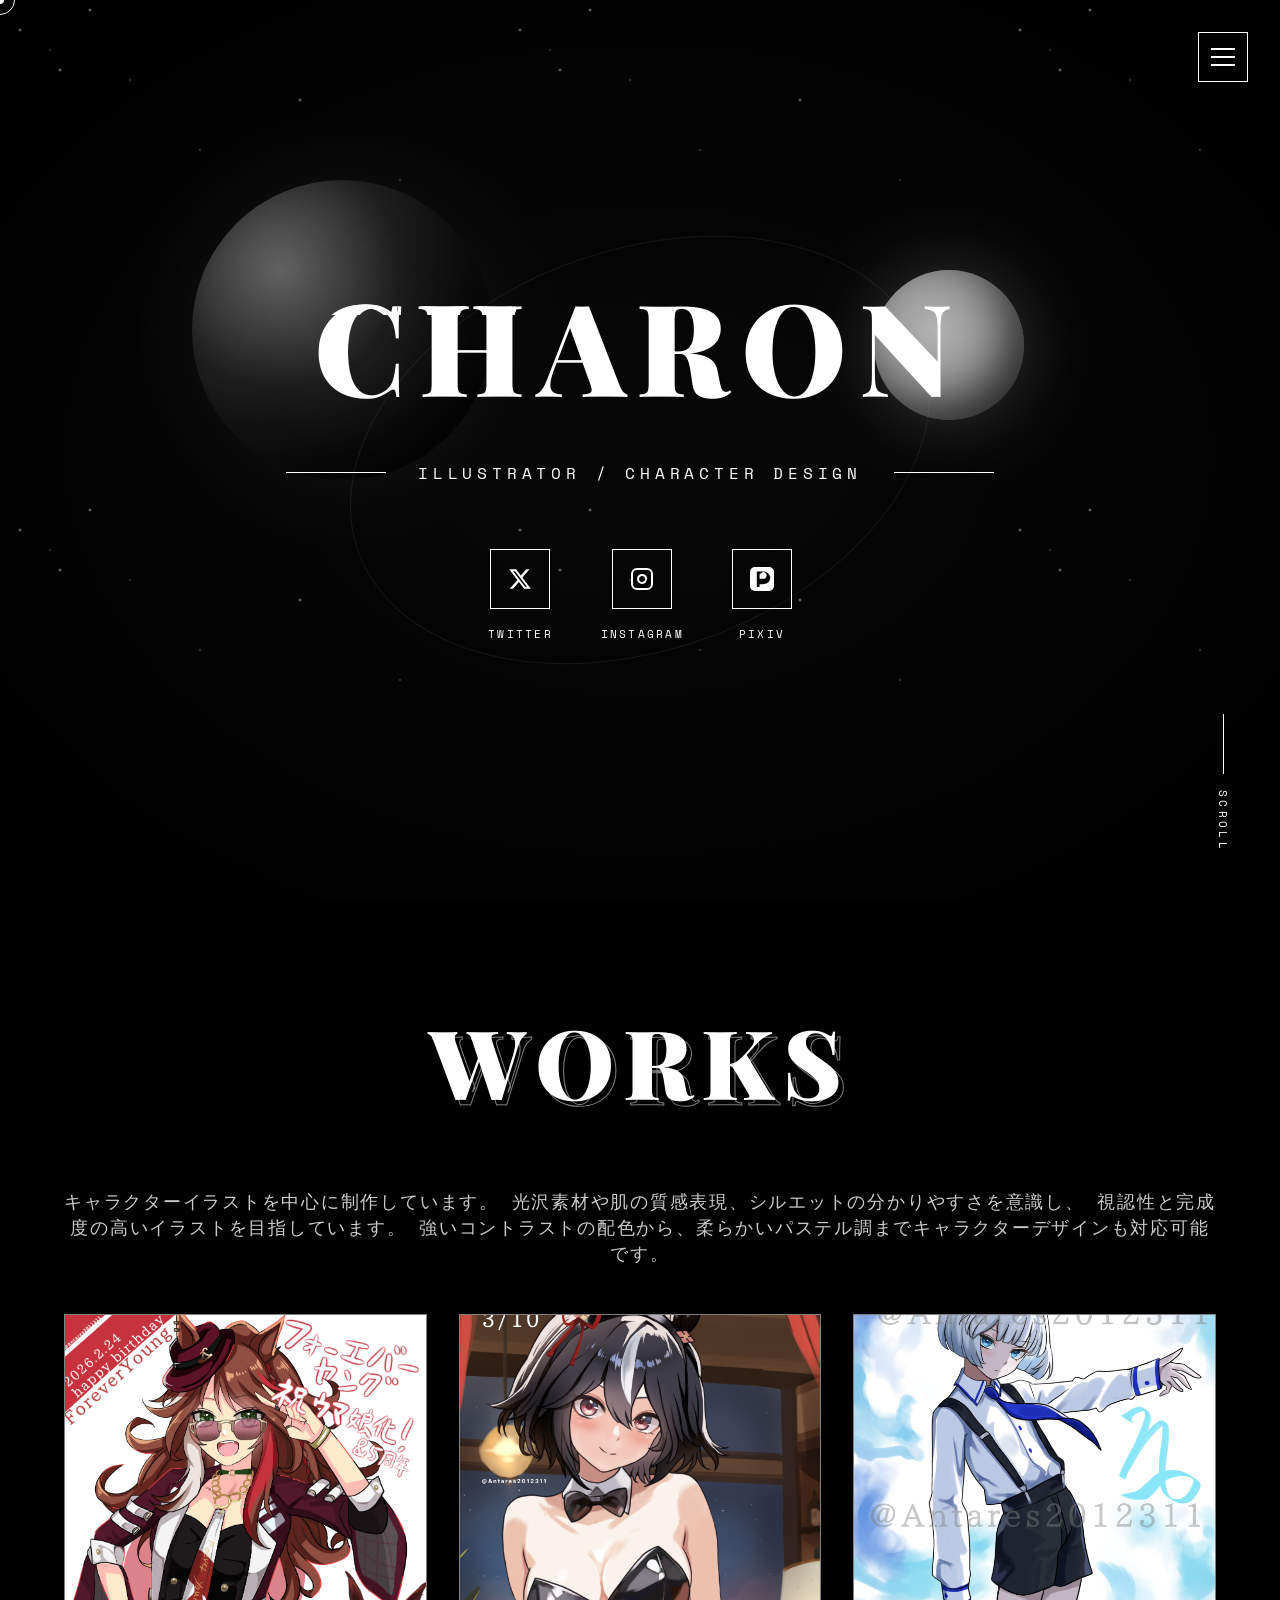
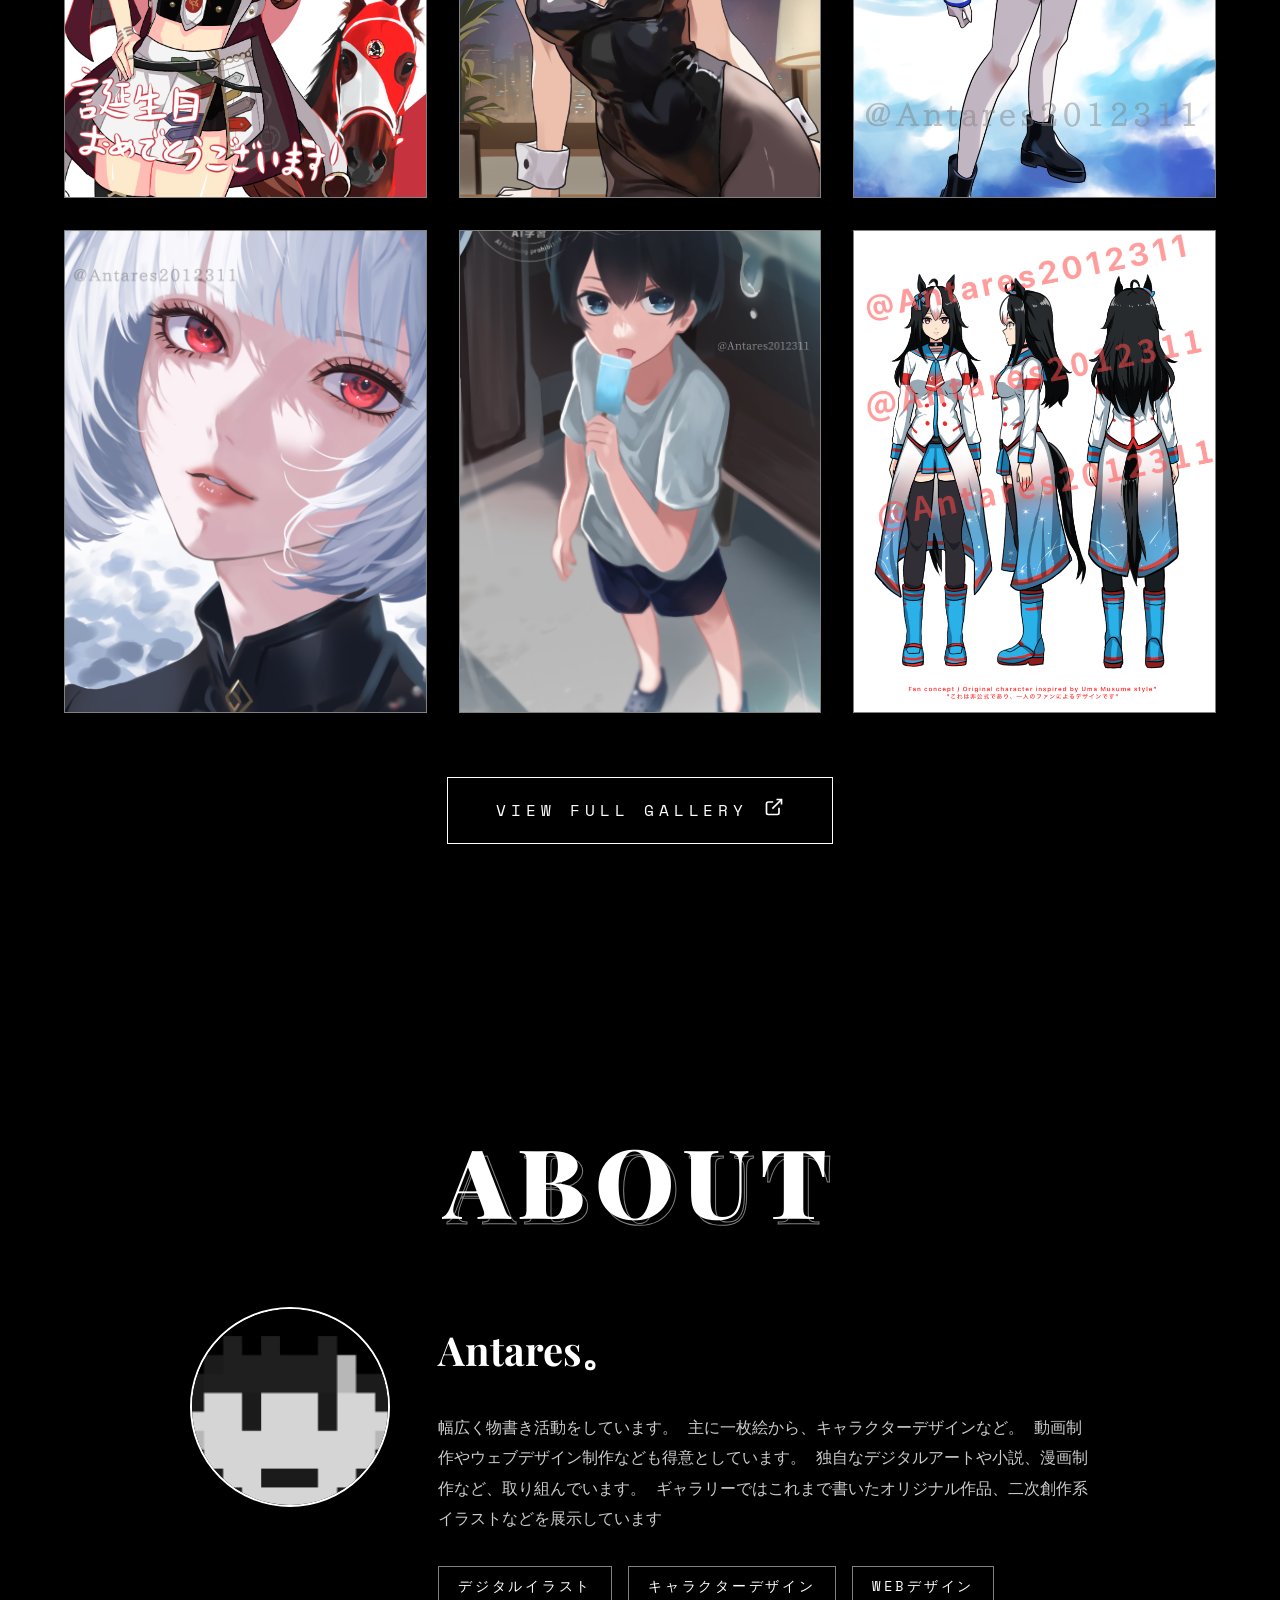
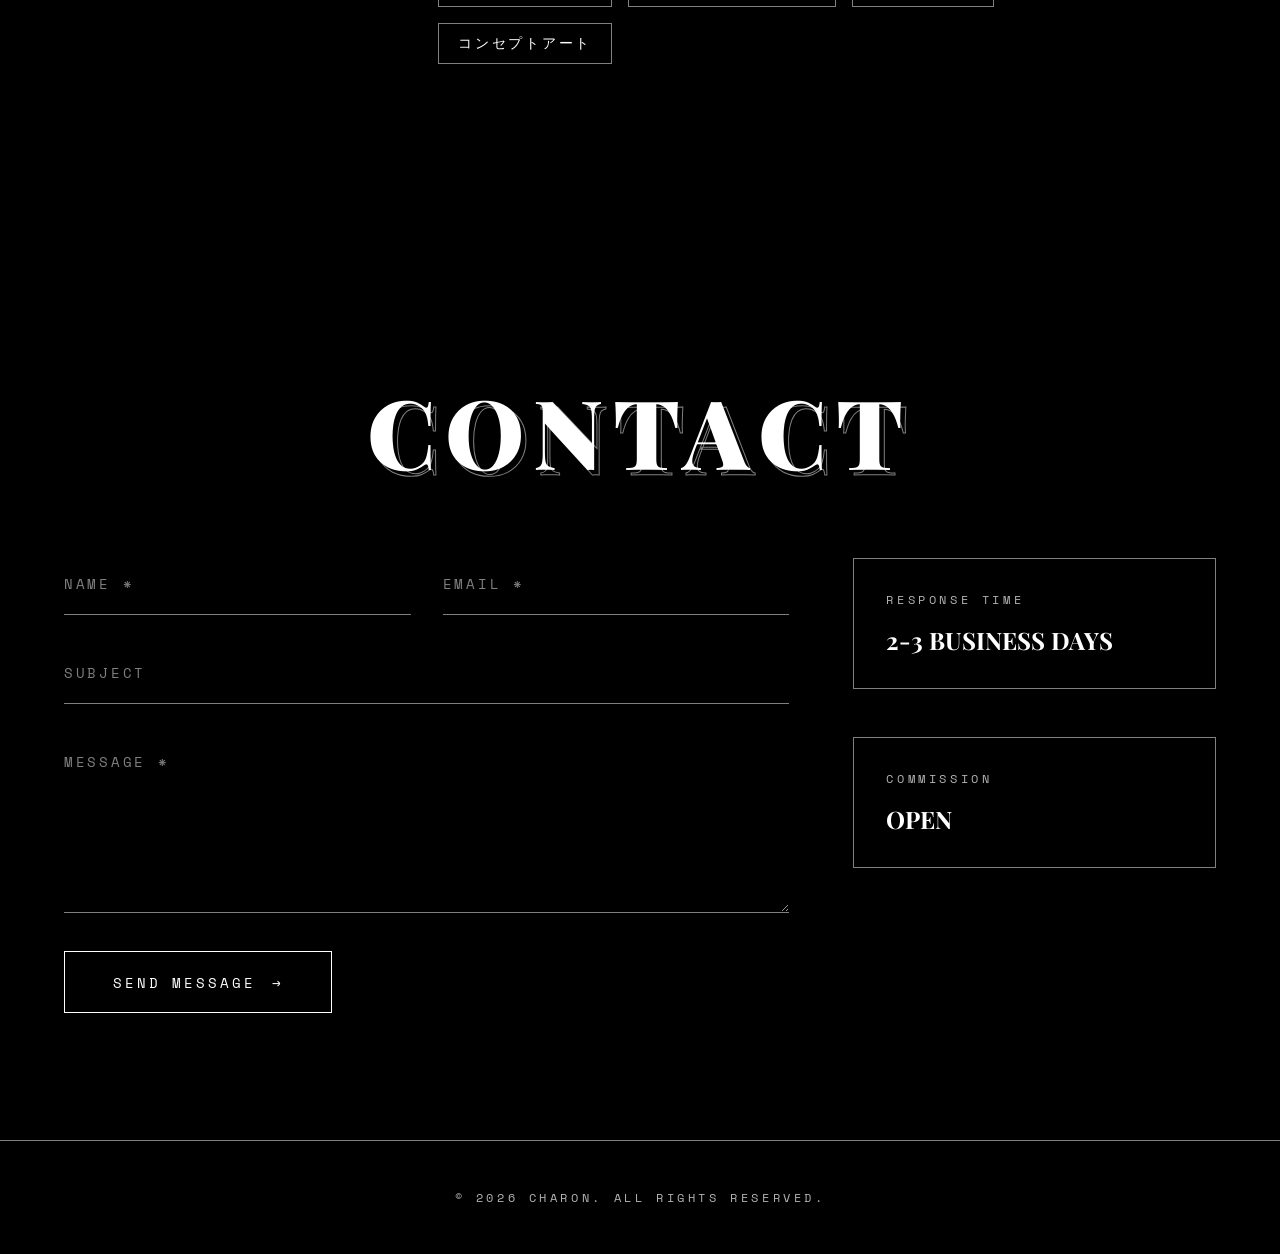
==== commit 0929d3c4: "Add files via upload" ====
--- a/index.html
+++ b/index.html
@@ -99,7 +99,8 @@
 光沢素材や肌の質感表現、シルエットの分かりやすさを意識し、
 視認性と完成度の高いイラストを目指しています。
 
-強いコントラストの配色から、柔らかいパステル調まで対応可能です。</p>
+強いコントラストの配色から、柔らかいパステル調までキャラクターデザインも対応可能です。
+</p>
                 </div>
                 <div class="gallery-masonry">
                     <div class="gallery-card" data-title="ARTWORK 01" data-year="2026">
@@ -107,7 +108,7 @@
                             <img src="images/2026 (3).png" alt="Artwork 1" loading="lazy" onerror="this.parentElement.classList.add('placeholder')">
                             <div class="card-overlay">
                                 <span class="card-number">01</span>
-                                <h3 class="card-title">ARTWORK TITLE</h3>
+                                <h3 class="card-title">フォーエバーヤング(Fanart系)</h3>
                                 <p class="card-year">2026</p>
                             </div>
                         </div>
@@ -117,17 +118,17 @@
                             <img src="images/2026 (4).png" alt="Artwork 2" loading="lazy" onerror="this.parentElement.classList.add('placeholder')">
                             <div class="card-overlay">
                                 <span class="card-number">02</span>
-                                <h3 class="card-title">ARTWORK TITLE</h3>
+                                <h3 class="card-title">キタサンブラック(Fanart系)</h3>
                                 <p class="card-year">2026</p>
                             </div>
                         </div>
                     </div>
                     <div class="gallery-card" data-title="ARTWORK 03" data-year="2025">
                         <div class="card-inner">
-                            <img src="images/2025 (1).png" alt="Artwork 3" loading="lazy" onerror="this.parentElement.classList.add('placeholder')">
+                            <img src="images/2025 (5).png" alt="Artwork 3" loading="lazy" onerror="this.parentElement.classList.add('placeholder')">
                             <div class="card-overlay">
                                 <span class="card-number">03</span>
-                                <h3 class="card-title">ARTWORK TITLE</h3>
+                                <h3 class="card-title">オリジナルキャラ１立ち絵（original）</h3>
                                 <p class="card-year">2025</p>
                             </div>
                         </div>
@@ -137,7 +138,7 @@
                             <img src="images/2025 (2).png" alt="Artwork 4" loading="lazy" onerror="this.parentElement.classList.add('placeholder')">
                             <div class="card-overlay">
                                 <span class="card-number">04</span>
-                                <h3 class="card-title">ARTWORK TITLE</h3>
+                                <h3 class="card-title">オリジナルキャラ２一枚絵（original）</h3>
                                 <p class="card-year">2025</p>
                             </div>
                         </div>
@@ -147,7 +148,7 @@
                             <img src="images/2024.png" alt="Artwork 5" loading="lazy" onerror="this.parentElement.classList.add('placeholder')">
                             <div class="card-overlay">
                                 <span class="card-number">05</span>
-                                <h3 class="card-title">ARTWORK TITLE</h3>
+                                <h3 class="card-title">2024、夏、バス停（original）</h3>
                                 <p class="card-year">2024</p>
                             </div>
                         </div>
@@ -157,7 +158,7 @@
                             <img src="images/2025 (12).png" alt="Artwork 6" loading="lazy" onerror="this.parentElement.classList.add('placeholder')">
                             <div class="card-overlay">
                                 <span class="card-number">06</span>
-                                <h3 class="card-title">ARTWORK TITLE</h3>
+                                <h3 class="card-title">競走馬モチーフオリジナルキャラ１、三面図サンプル（original）</h3>
                                 <p class="card-year">2025</p>
                             </div>
                         </div>
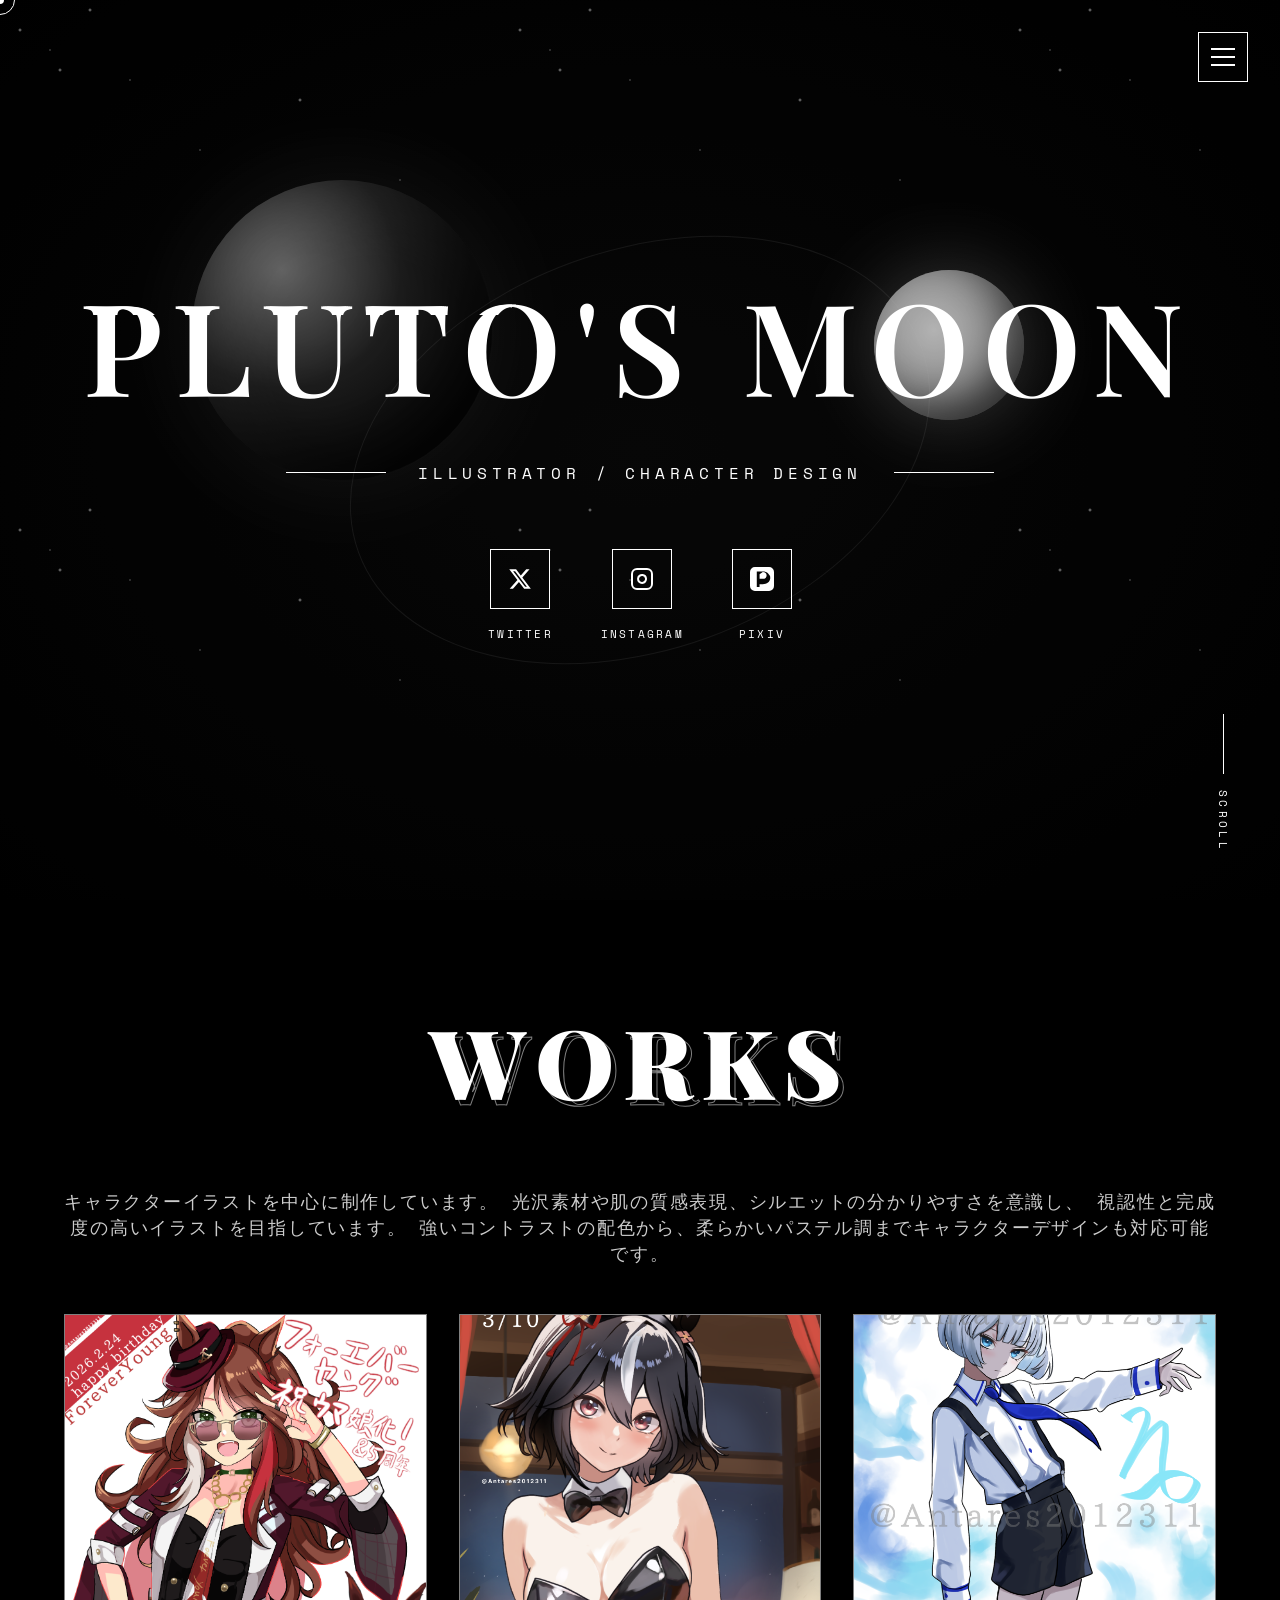
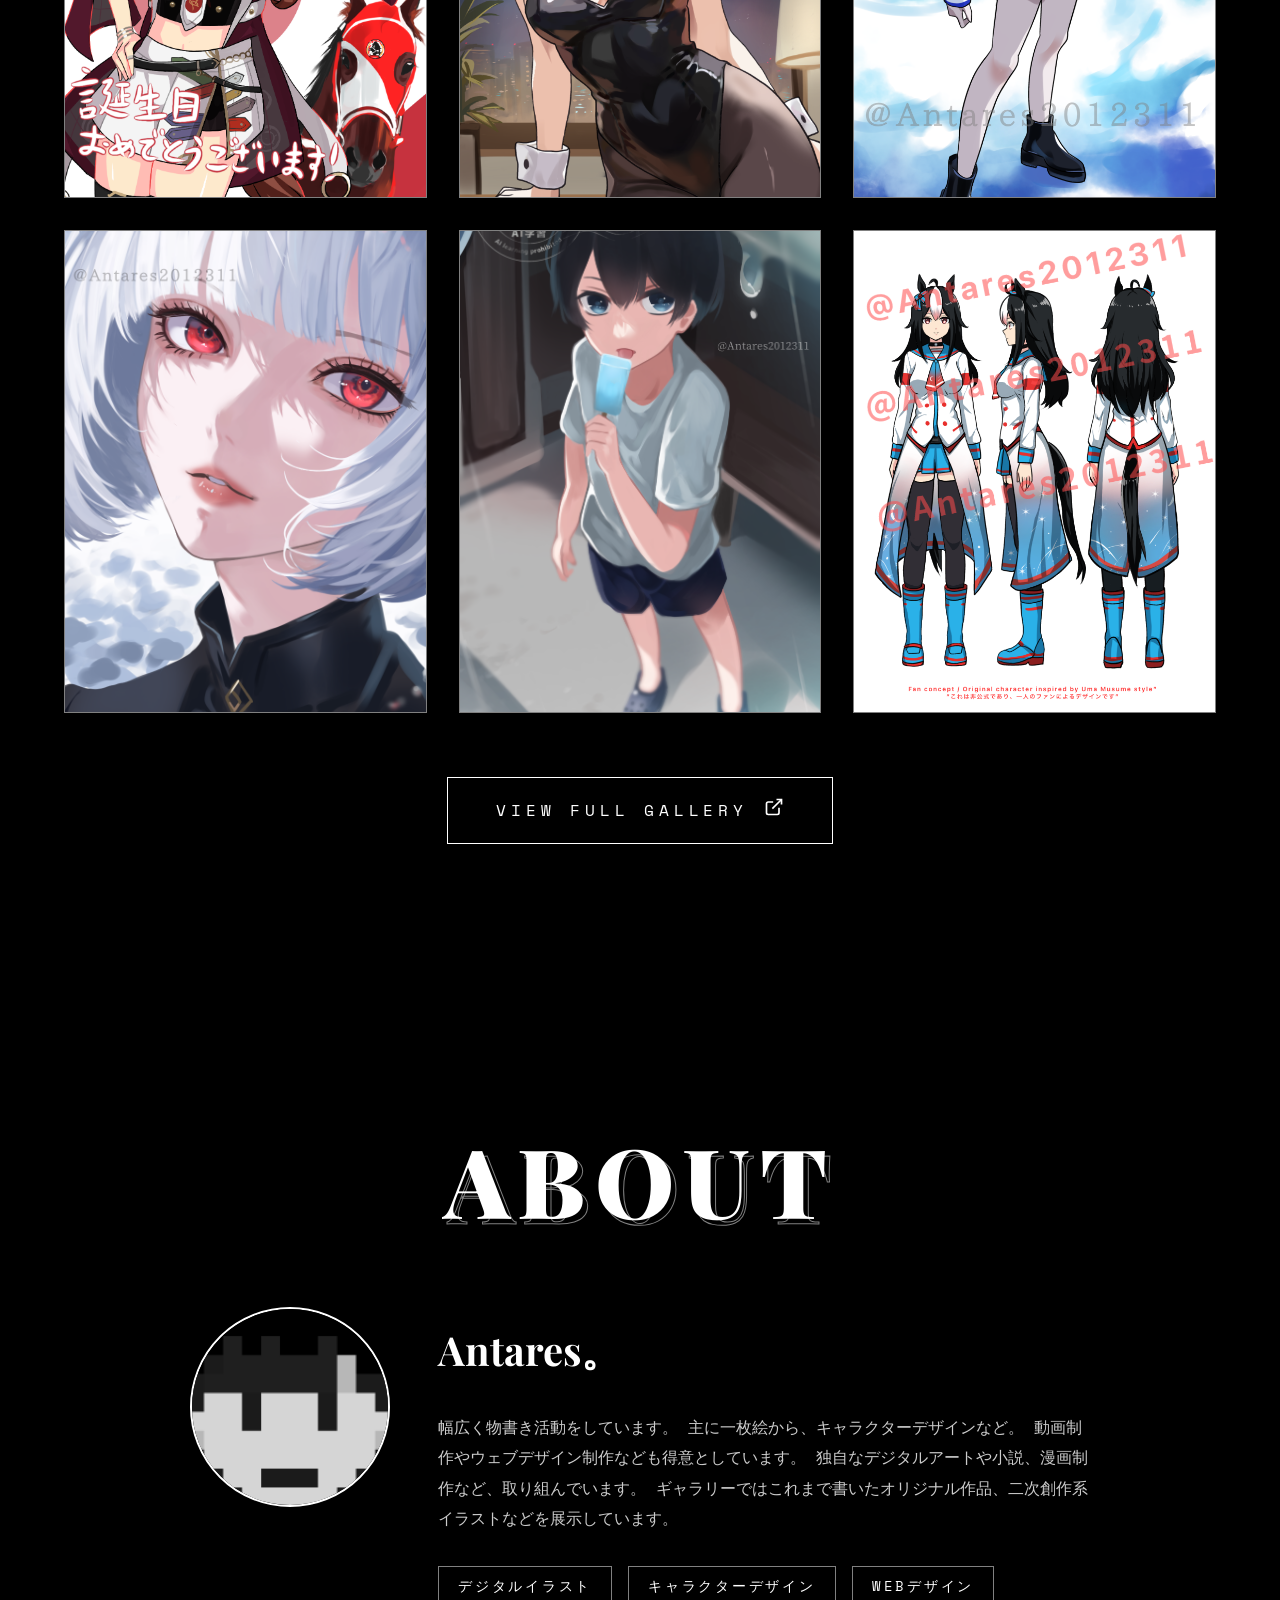
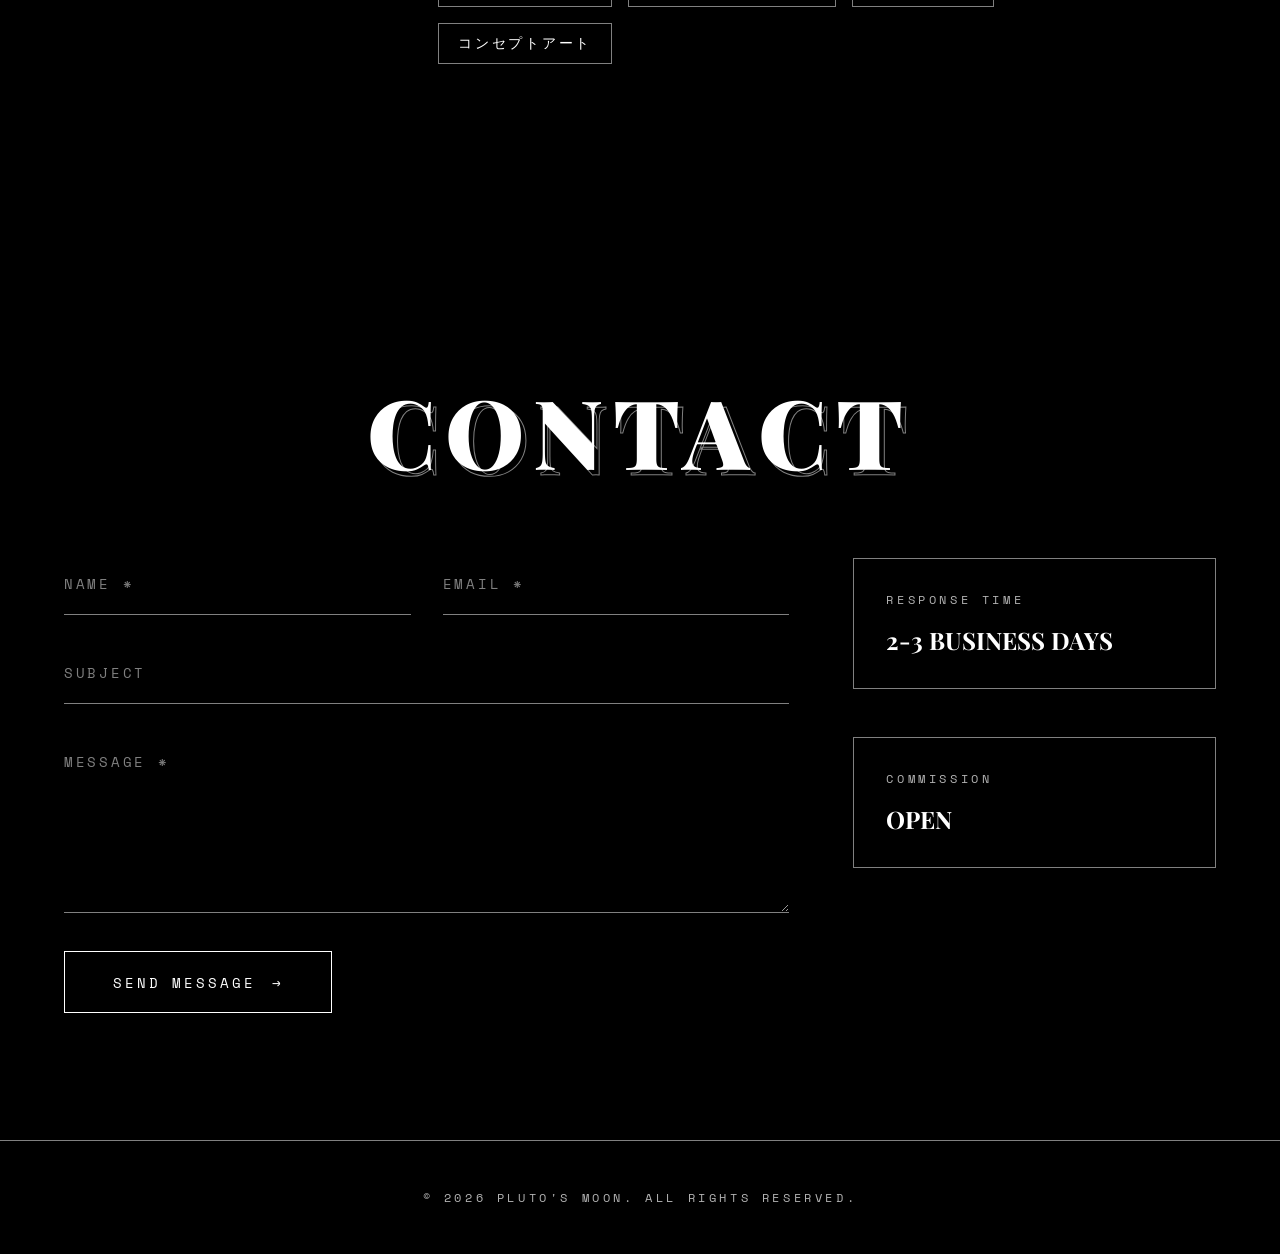
==== commit 325b7050: "Add files via upload" ====
--- a/index.html
+++ b/index.html
@@ -3,7 +3,7 @@
 <head>
     <meta charset="UTF-8">
     <meta name="viewport" content="width=device-width, initial-scale=1.0">
-    <title>Charon - Portfolio</title>
+    <title>Pluto's moon - Portfolio</title>
     <link rel="preconnect" href="https://fonts.googleapis.com">
     <link rel="preconnect" href="https://fonts.gstatic.com" crossorigin>
     <link href="https://fonts.googleapis.com/css2?family=Space+Mono:wght@400;700&family=Playfair+Display:wght@400;700;900&display=swap" rel="stylesheet">
@@ -51,7 +51,7 @@
             <div class="section-content">
                 <div class="hero-content">
                     <div class="glitch-wrapper">
-                        <h1 class="glitch" data-text="CHARON">CHARON</h1>
+                        <h1 class="glitch" data-text="PLUTO'S MOON">PLUTO'S MOON</h1>
                     </div>
                     <div class="title-lines">
                         <div class="line"></div>
@@ -103,62 +103,62 @@
 </p>
                 </div>
                 <div class="gallery-masonry">
-                    <div class="gallery-card" data-title="ARTWORK 01" data-year="2026">
+                    <div class="gallery-card" data-title="フォーエバーヤング（FANART）" data-year="2026">
                         <div class="card-inner">
                             <img src="images/2026 (3).png" alt="Artwork 1" loading="lazy" onerror="this.parentElement.classList.add('placeholder')">
                             <div class="card-overlay">
                                 <span class="card-number">01</span>
-                                <h3 class="card-title">フォーエバーヤング(Fanart系)</h3>
+                                <h3 class="card-title">フォーエバーヤング（FANART）</h3>
                                 <p class="card-year">2026</p>
                             </div>
                         </div>
                     </div>
-                    <div class="gallery-card" data-title="ARTWORK 02" data-year="2026">
+                    <div class="gallery-card" data-title="キタサンブラック（FANART）" data-year="2026">
                         <div class="card-inner">
                             <img src="images/2026 (4).png" alt="Artwork 2" loading="lazy" onerror="this.parentElement.classList.add('placeholder')">
                             <div class="card-overlay">
                                 <span class="card-number">02</span>
-                                <h3 class="card-title">キタサンブラック(Fanart系)</h3>
+                                <h3 class="card-title">キタサンブラック（FANART）</h3>
                                 <p class="card-year">2026</p>
                             </div>
                         </div>
                     </div>
-                    <div class="gallery-card" data-title="ARTWORK 03" data-year="2025">
+                    <div class="gallery-card" data-title="オリジナルキャラ１立ち絵" data-year="2025">
                         <div class="card-inner">
                             <img src="images/2025 (5).png" alt="Artwork 3" loading="lazy" onerror="this.parentElement.classList.add('placeholder')">
                             <div class="card-overlay">
                                 <span class="card-number">03</span>
-                                <h3 class="card-title">オリジナルキャラ１立ち絵（original）</h3>
+                                <h3 class="card-title">オリジナルキャラ１立ち絵</h3>
                                 <p class="card-year">2025</p>
                             </div>
                         </div>
                     </div>
-                    <div class="gallery-card" data-title="ARTWORK 04" data-year="2025">
+                    <div class="gallery-card" data-title="オリジナルキャラ２一枚絵" data-year="2025">
                         <div class="card-inner">
                             <img src="images/2025 (2).png" alt="Artwork 4" loading="lazy" onerror="this.parentElement.classList.add('placeholder')">
                             <div class="card-overlay">
                                 <span class="card-number">04</span>
-                                <h3 class="card-title">オリジナルキャラ２一枚絵（original）</h3>
+                                <h3 class="card-title">オリジナルキャラ２一枚絵</h3>
                                 <p class="card-year">2025</p>
                             </div>
                         </div>
                     </div>
-                    <div class="gallery-card" data-title="ARTWORK 05" data-year="2024">
+                    <div class="gallery-card" data-title="2024、夏、バス停（original）" data-year="2024">
                         <div class="card-inner">
                             <img src="images/2024.png" alt="Artwork 5" loading="lazy" onerror="this.parentElement.classList.add('placeholder')">
                             <div class="card-overlay">
                                 <span class="card-number">05</span>
-                                <h3 class="card-title">2024、夏、バス停（original）</h3>
+                                <h3 class="card-title">2024、夏、バス停</h3>
                                 <p class="card-year">2024</p>
                             </div>
                         </div>
                     </div>
-                    <div class="gallery-card" data-title="ARTWORK 06" data-year="2025">
+                    <div class="gallery-card" data-title="競走馬モチーフオリジナルキャラ１、三面図サンプル" data-year="2025">
                         <div class="card-inner">
                             <img src="images/2025 (12).png" alt="Artwork 6" loading="lazy" onerror="this.parentElement.classList.add('placeholder')">
                             <div class="card-overlay">
                                 <span class="card-number">06</span>
-                                <h3 class="card-title">競走馬モチーフオリジナルキャラ１、三面図サンプル（original）</h3>
+                                <h3 class="card-title">競走馬モチーフオリジナルキャラ１、三面図サンプル</h3>
                                 <p class="card-year">2025</p>
                             </div>
                         </div>
@@ -201,7 +201,7 @@
                             <p class="profile-bio">
                                 幅広く物書き活動をしています。 主に一枚絵から、キャラクターデザインなど。
 動画制作やウェブデザイン制作なども得意としています。 独自なデジタルアートや小説、漫画制作など、取り組んでいます。
-ギャラリーではこれまで書いたオリジナル作品、二次創作系イラストなどを展示しています
+ギャラリーではこれまで書いたオリジナル作品、二次創作系イラストなどを展示しています。
                             </p>
                             <p class="profile-bio">
                             </p>
@@ -283,7 +283,7 @@
 
     <footer class="footer">
         <div class="footer-content">
-            <p>© 2026 CHARON. ALL RIGHTS RESERVED.</p>
+            <p>© 2026 PLUTO'S MOON. ALL RIGHTS RESERVED.</p>
         </div>
     </footer>
 
--- a/css/styles.css
+++ b/css/styles.css
@@ -320,8 +320,8 @@
 
 .glitch {
     font-family: var(--font-display);
-    font-size: clamp(3rem, 10vw, 8rem);
-    font-weight: 900;
+    font-size: clamp(1rem, 10vw, 8rem);
+    font-weight: 600;
     text-transform: uppercase;
     position: relative;
     letter-spacing: 0.1em;
@@ -487,7 +487,7 @@
 
 .gallery-masonry {
     display: grid;
-    grid-template-columns: repeat(auto-fit, minmax(350px, 1fr));
+    grid-template-columns: repeat(auto-fit, minmax(min(350px, 100%), 1fr));
     gap: 2rem;
     margin-top: 3rem;
 }
@@ -561,7 +561,7 @@
 
 .card-title {
     font-family: var(--font-display);
-    font-size: 1.8rem;
+    font-size: 1.0rem;
     font-weight: 700;
     letter-spacing: 0.1em;
 }
@@ -922,7 +922,7 @@
 }
 
 .modal-number {
-    font-size: 3rem;
+    font-size: 1.5rem;
     opacity: 0.3;
 }
 
@@ -1000,7 +1000,7 @@
     }
 
     .gallery-masonry {
-        grid-template-columns: repeat(auto-fit, minmax(280px, 1fr));
+        grid-template-columns: repeat(auto-fit, minmax(min(280px, 100%), 1fr));
     }
 
     .profile-card {
@@ -1031,6 +1031,15 @@
         font-size: 3rem;
     }
 
+    .section {
+        padding: 6rem 1.25rem;
+    }
+
+    .gallery-masonry {
+        grid-template-columns: 1fr;
+        gap: 1.25rem;
+    }
+
     .social-grid {
         gap: 2rem;
     }
@@ -1058,3 +1067,23 @@
         height: 100px;
     }
 }
+
+@media (max-width: 480px) {
+    .section {
+        padding: 5rem 1rem;
+    }
+
+    .gallery-masonry {
+        grid-template-columns: 1fr;
+        gap: 1rem;
+    }
+
+    .gallery-card {
+        aspect-ratio: 4/5;
+    }
+
+    .view-all-btn {
+        width: 100%;
+        justify-content: center;
+    }
+}
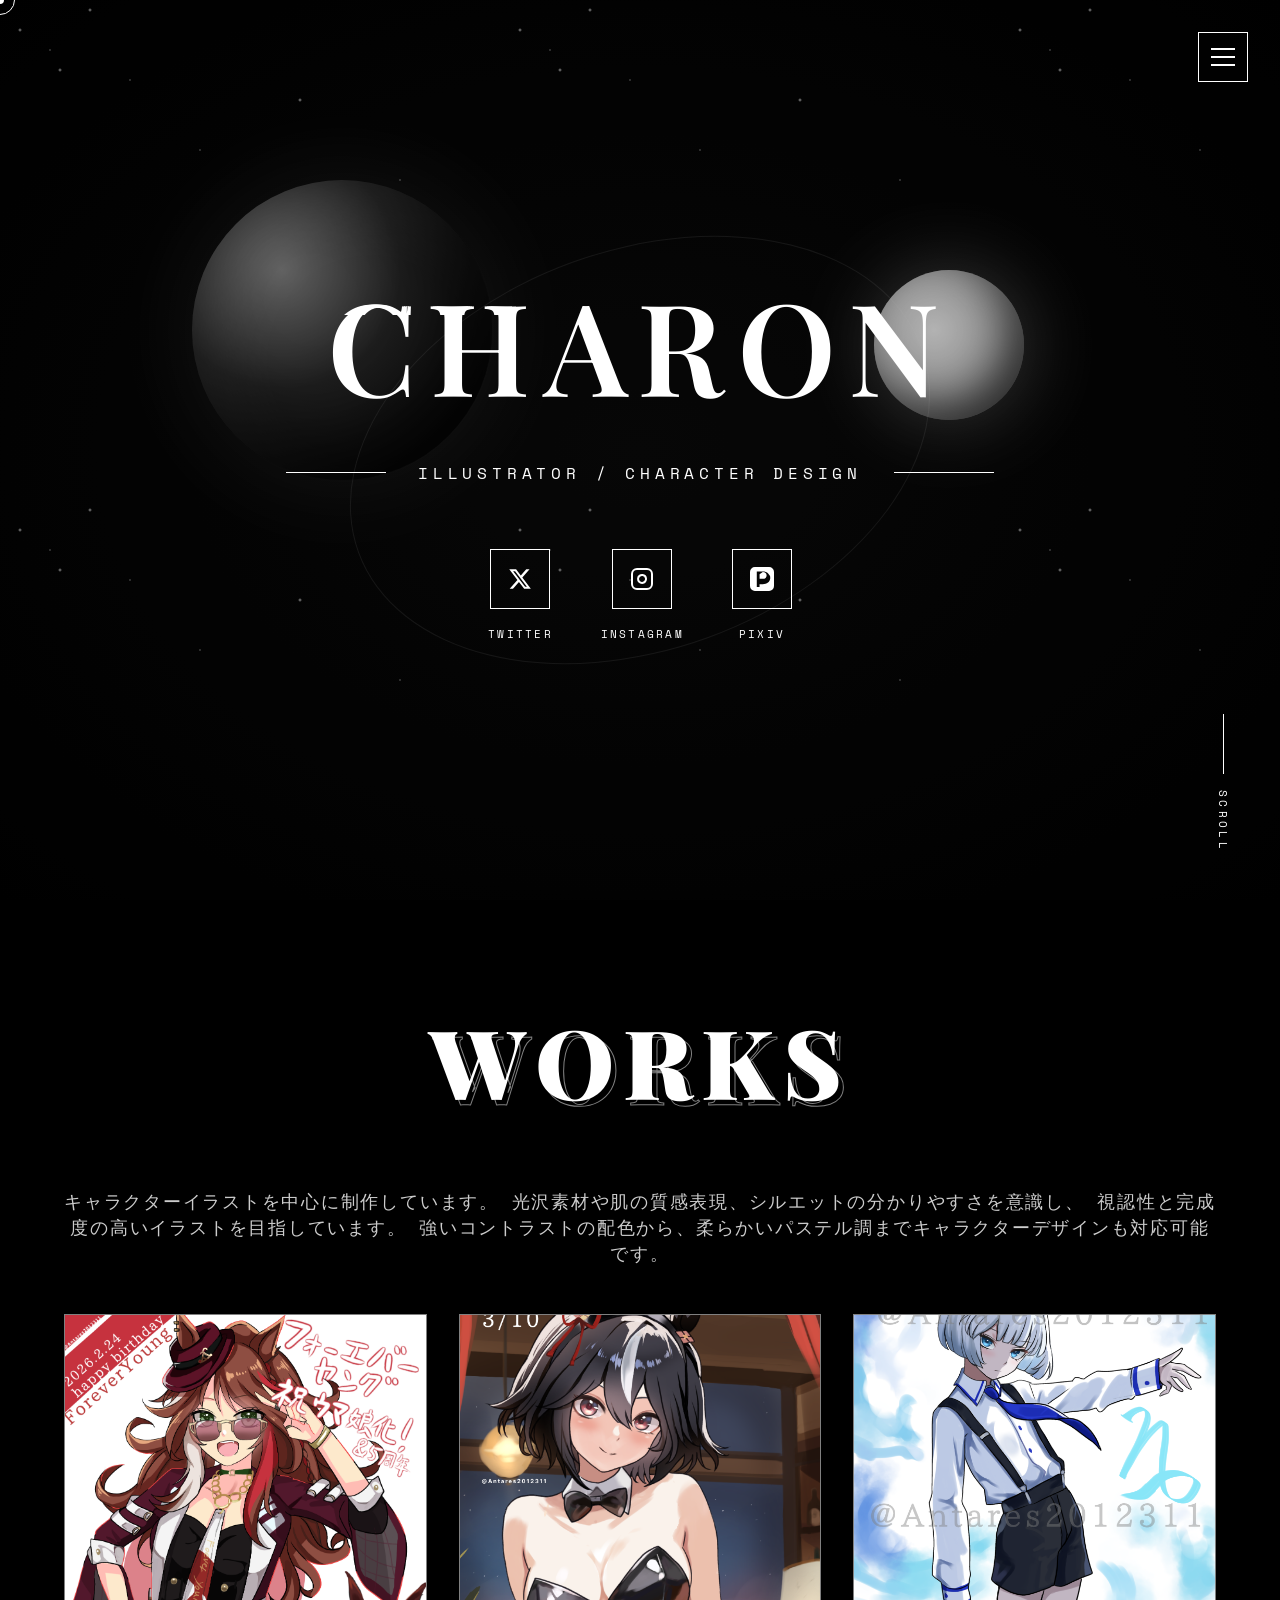
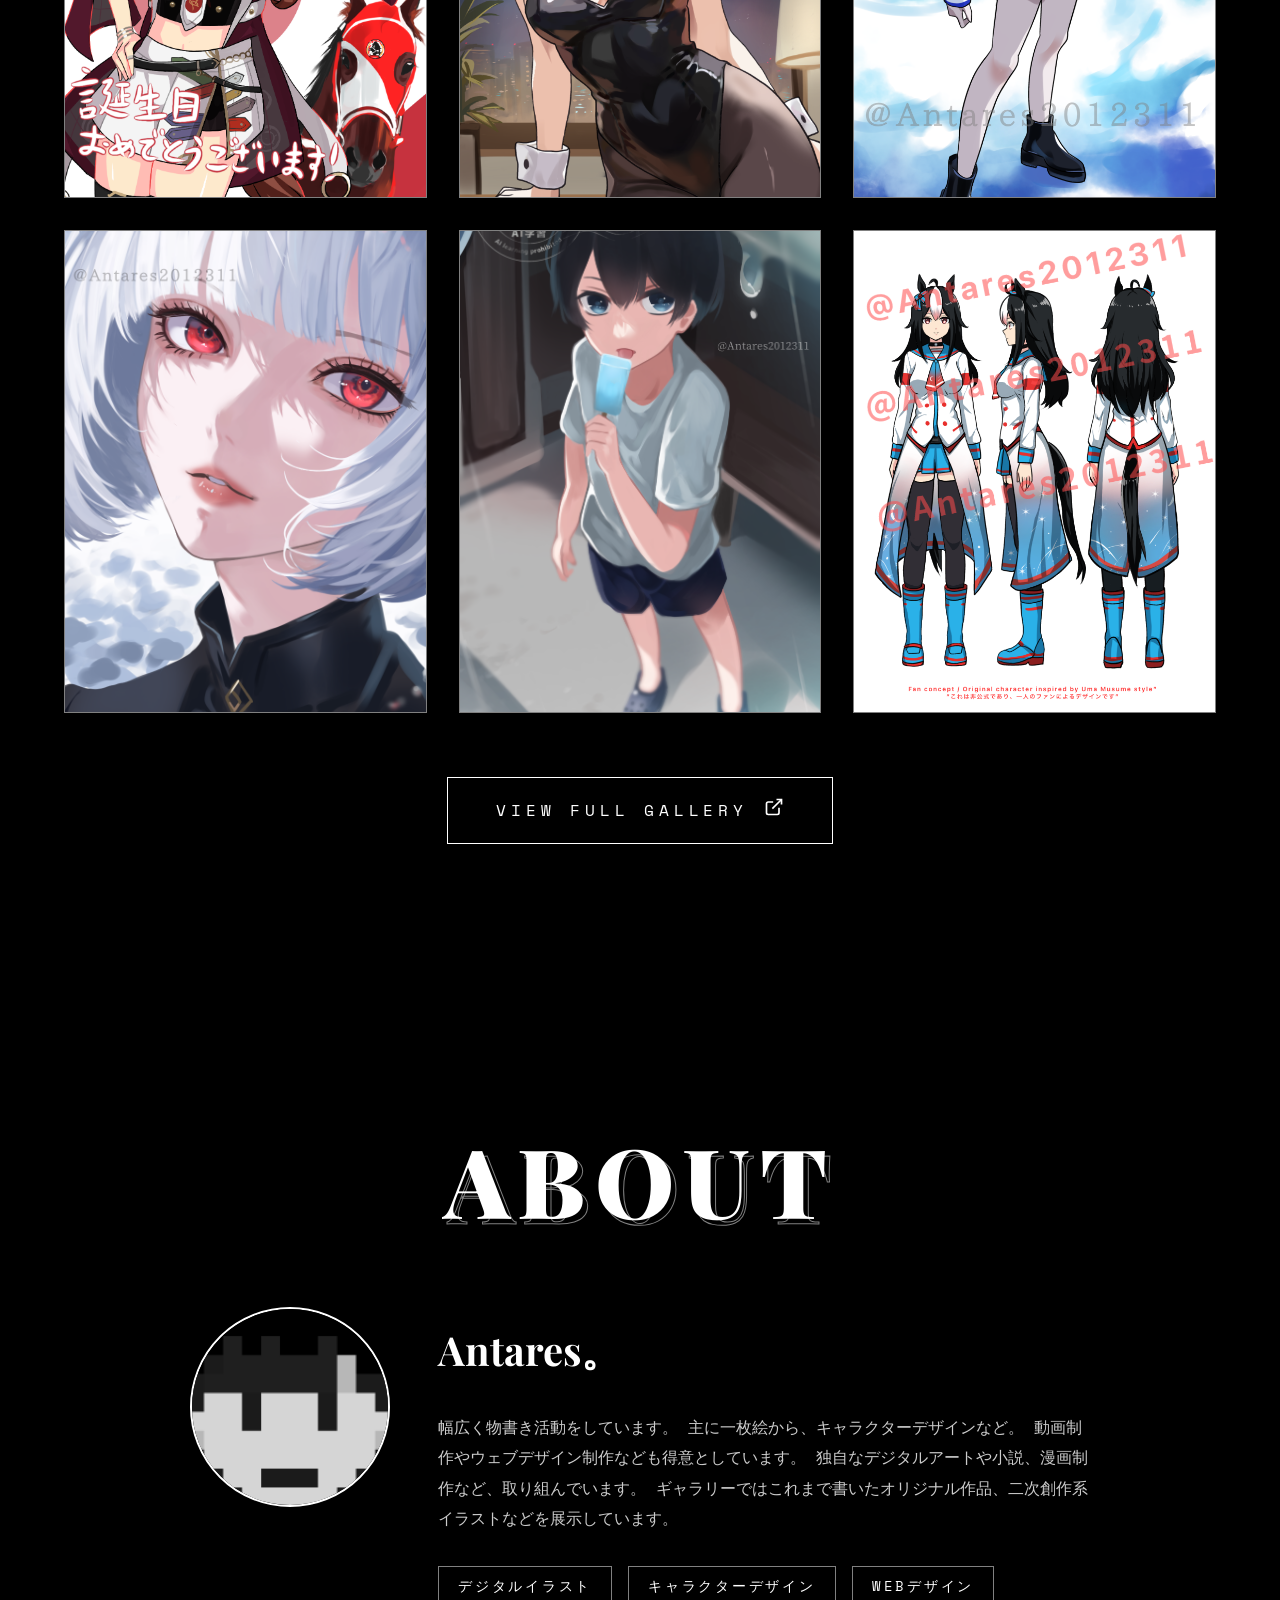
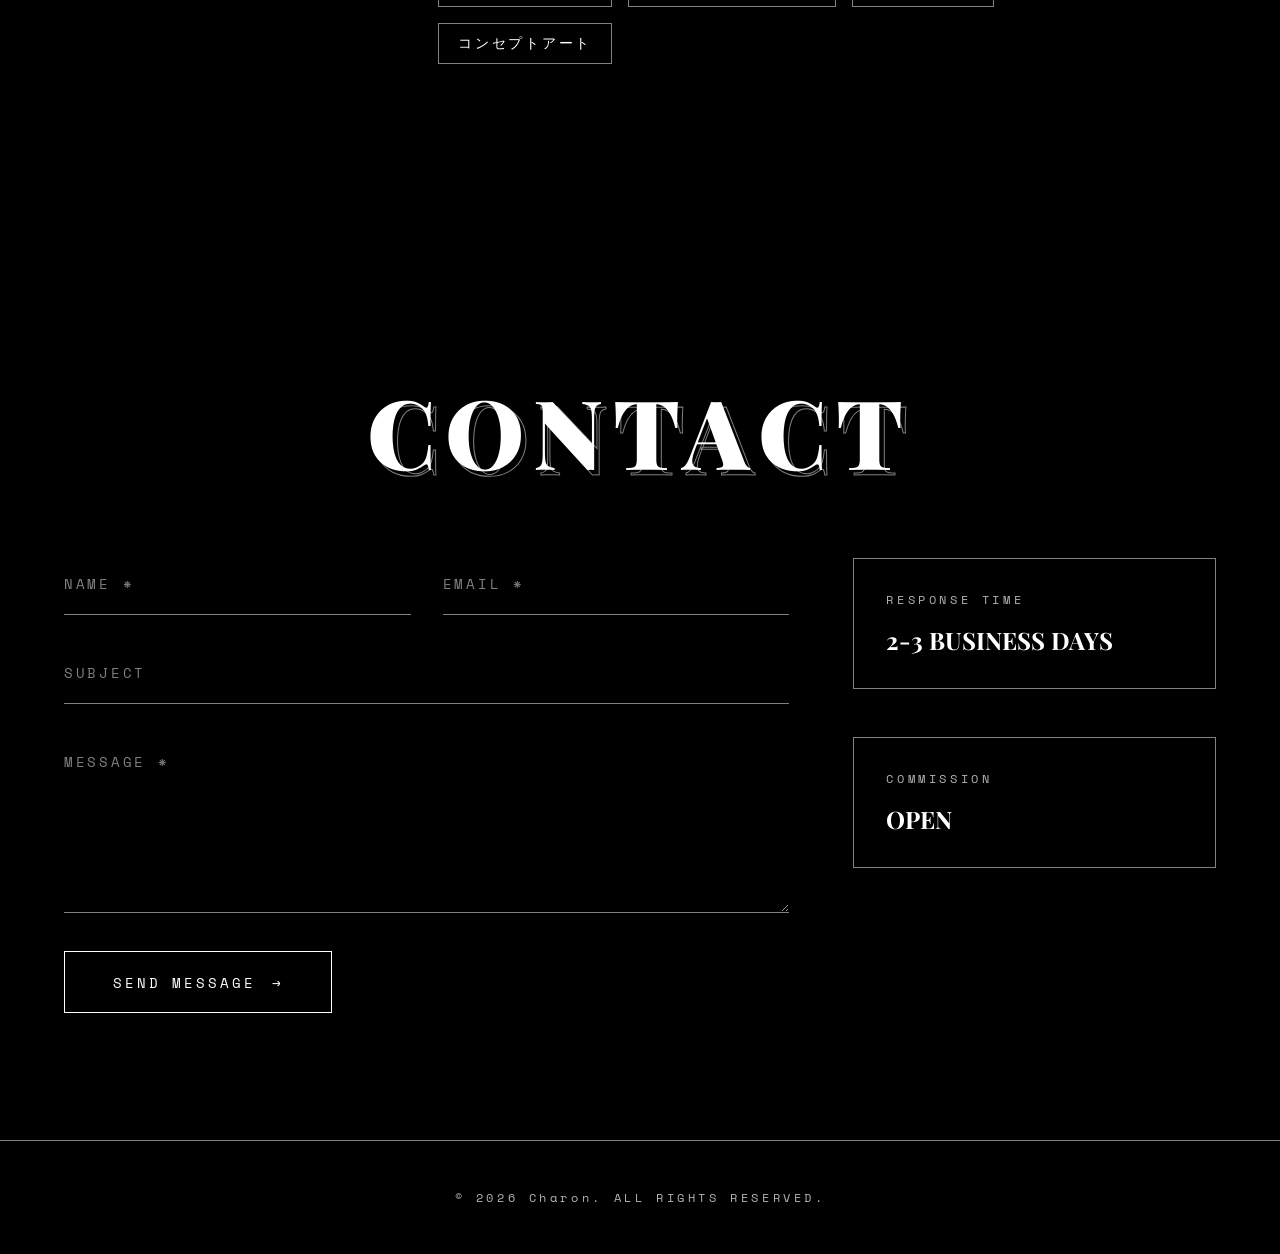
==== commit 4a31c3c4: "Add files via upload" ====
--- a/index.html
+++ b/index.html
@@ -51,7 +51,7 @@
             <div class="section-content">
                 <div class="hero-content">
                     <div class="glitch-wrapper">
-                        <h1 class="glitch" data-text="PLUTO'S MOON">PLUTO'S MOON</h1>
+                        <h1 class="glitch" data-text="Charon">Charon</h1>
                     </div>
                     <div class="title-lines">
                         <div class="line"></div>
@@ -283,7 +283,7 @@
 
     <footer class="footer">
         <div class="footer-content">
-            <p>© 2026 PLUTO'S MOON. ALL RIGHTS RESERVED.</p>
+            <p>© 2026 Charon. ALL RIGHTS RESERVED.</p>
         </div>
     </footer>
 
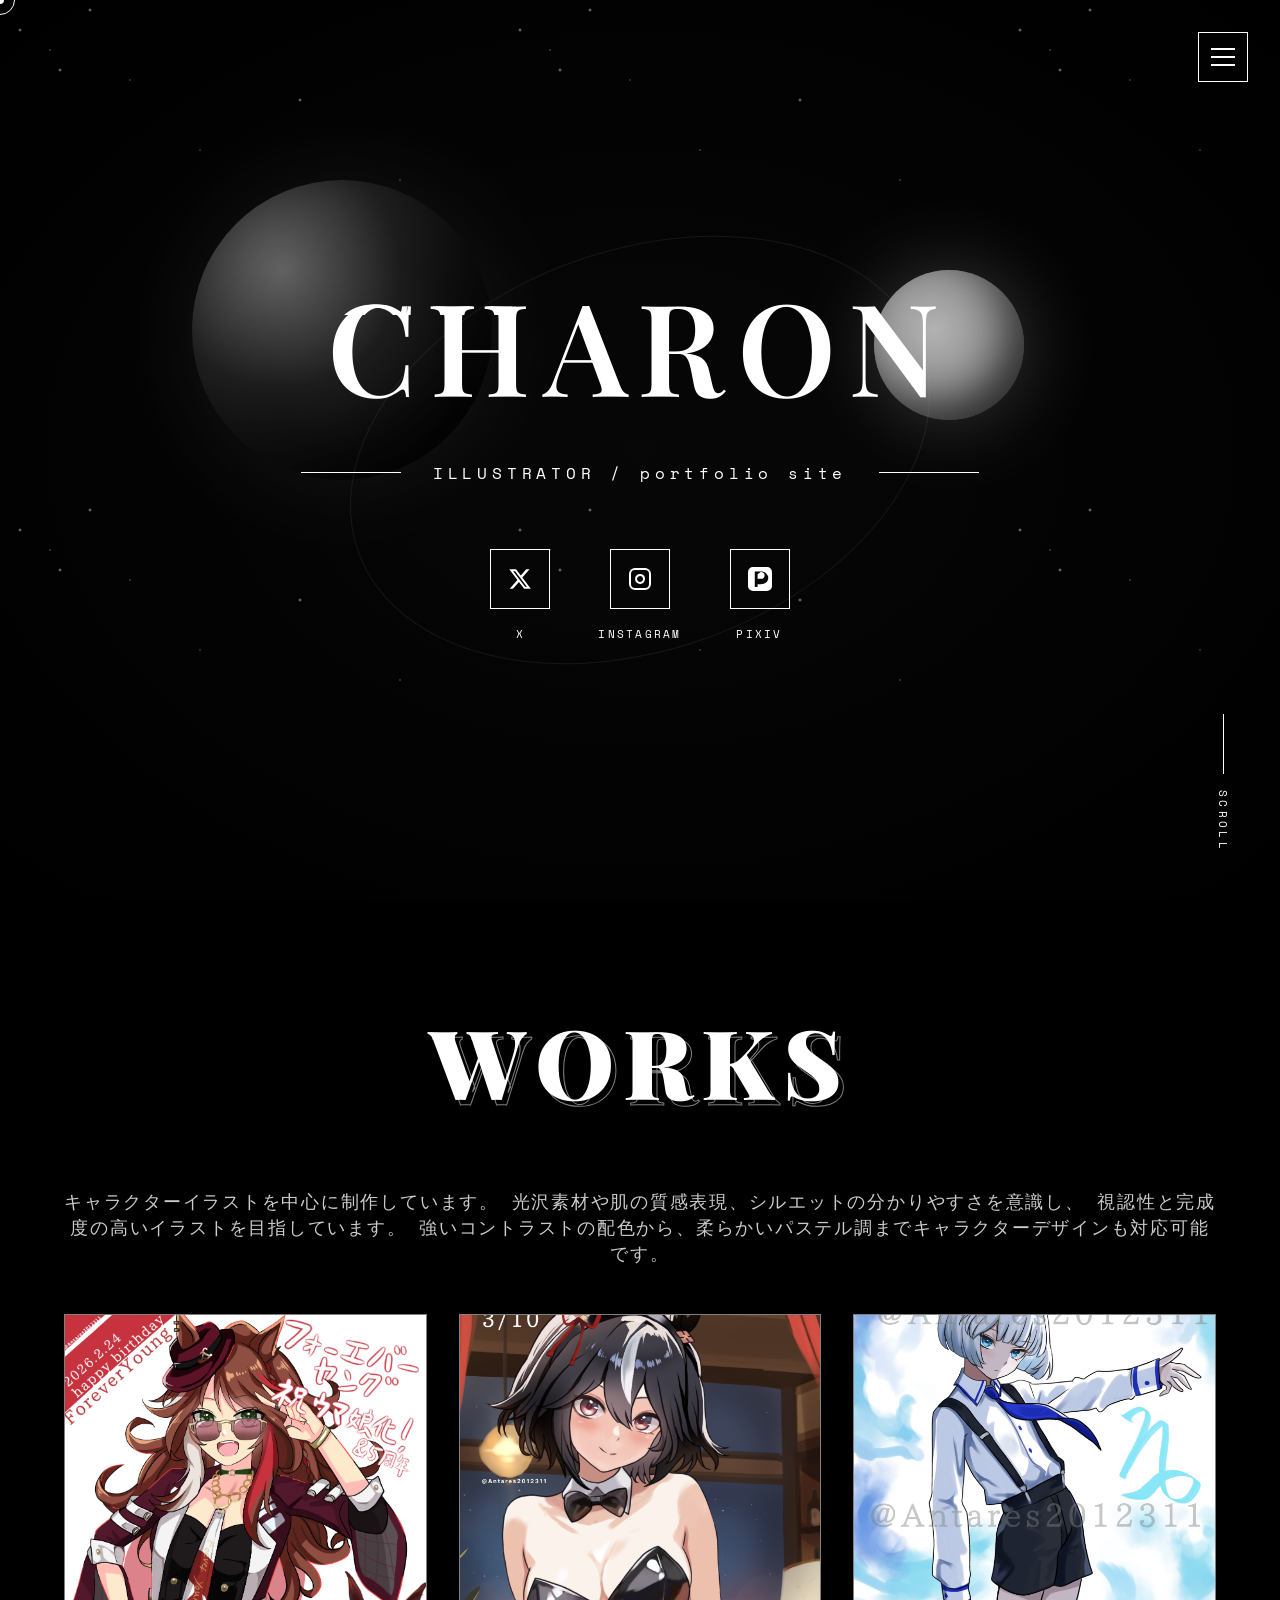
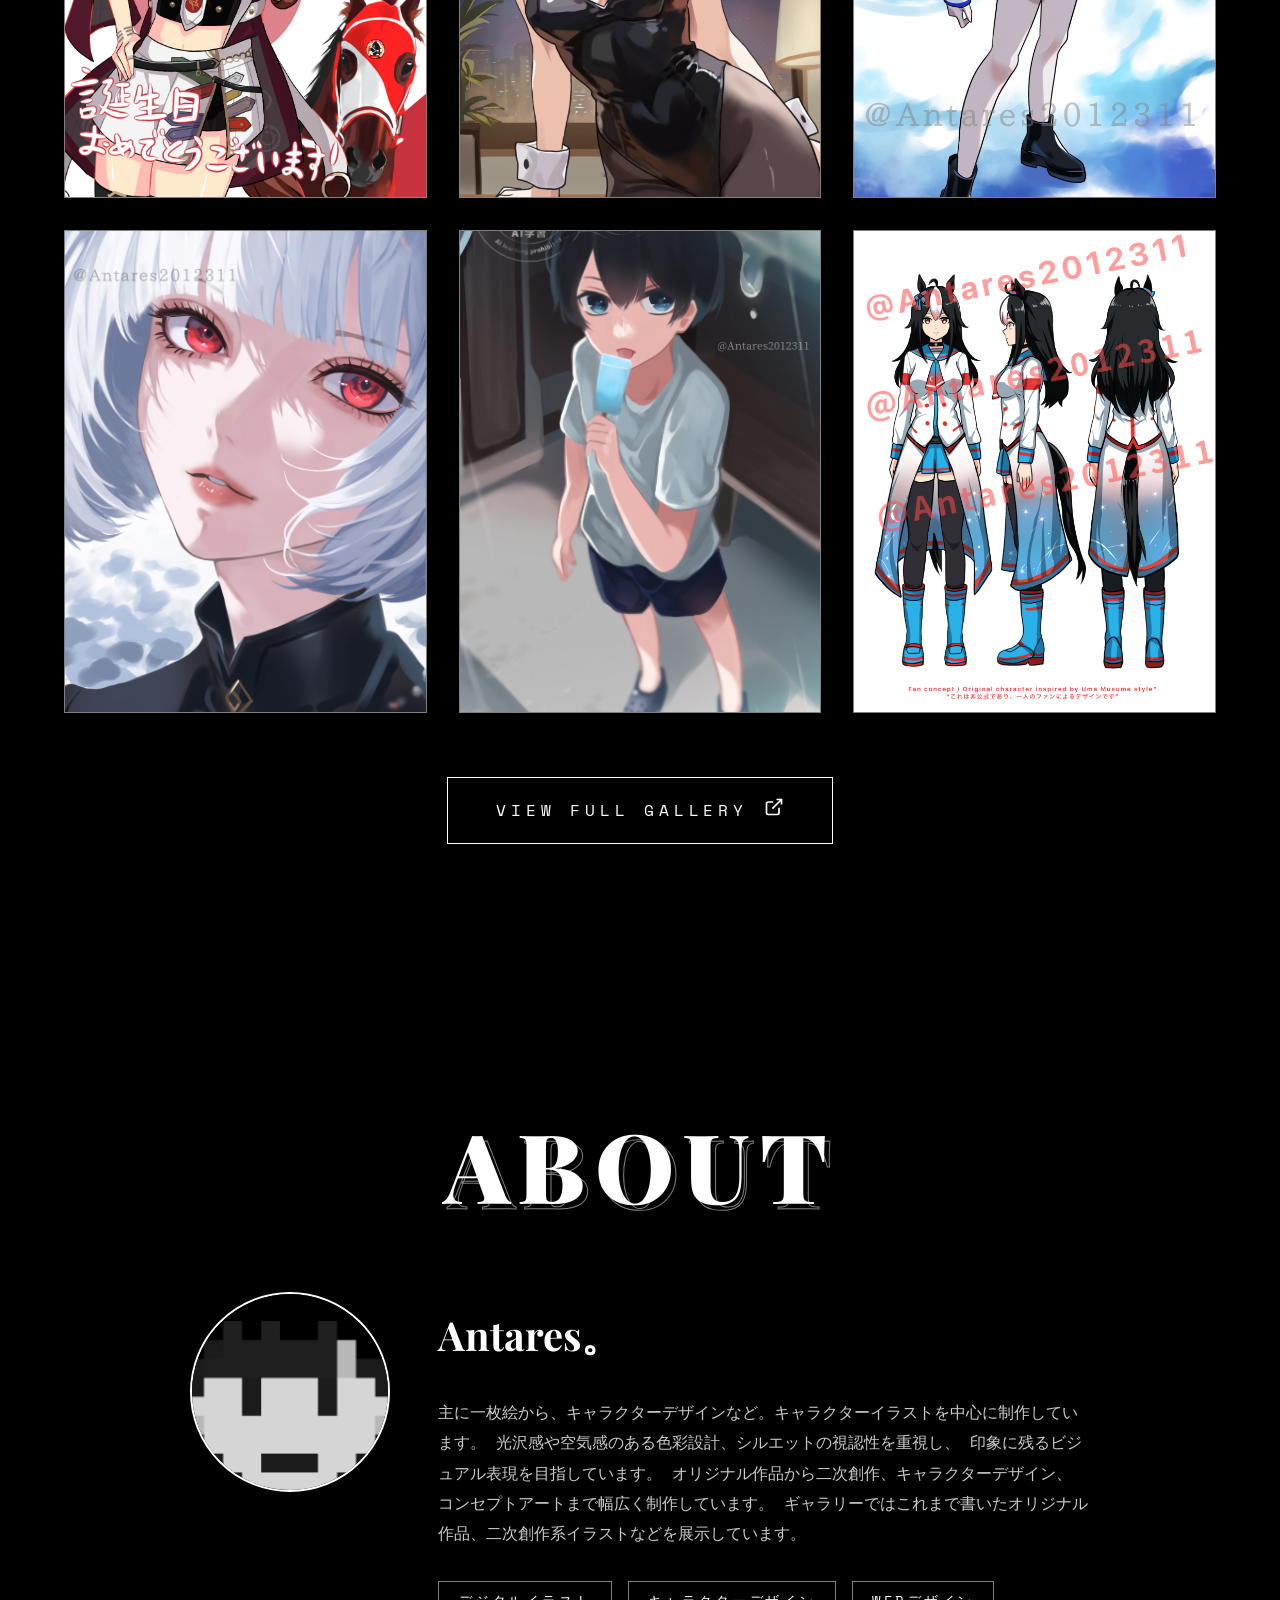
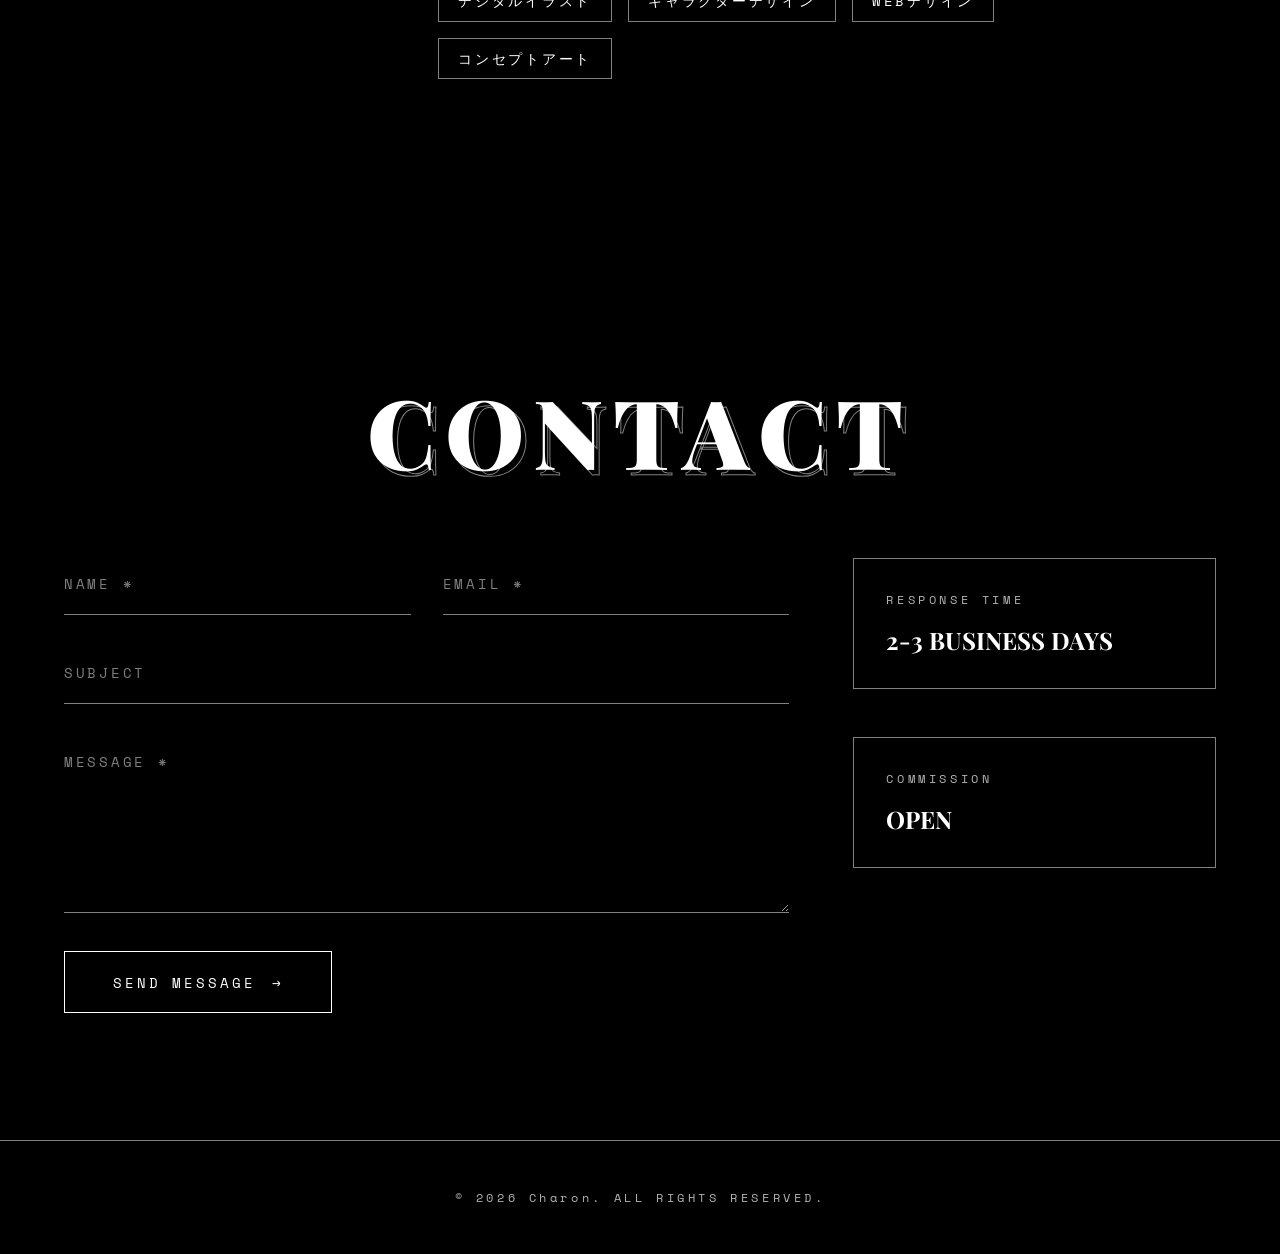
==== commit abb7f316: "Add files via upload" ====
--- a/index.html
+++ b/index.html
@@ -3,7 +3,7 @@
 <head>
     <meta charset="UTF-8">
     <meta name="viewport" content="width=device-width, initial-scale=1.0">
-    <title>Pluto's moon - Portfolio</title>
+    <title>Charon - Portfolio</title>
     <link rel="preconnect" href="https://fonts.googleapis.com">
     <link rel="preconnect" href="https://fonts.gstatic.com" crossorigin>
     <link href="https://fonts.googleapis.com/css2?family=Space+Mono:wght@400;700&family=Playfair+Display:wght@400;700;900&display=swap" rel="stylesheet">
@@ -51,11 +51,11 @@
             <div class="section-content">
                 <div class="hero-content">
                     <div class="glitch-wrapper">
-                        <h1 class="glitch" data-text="Charon">Charon</h1>
+                        <h1 class="glitch" data-text="CHARON">CHARON</h1>
                     </div>
                     <div class="title-lines">
                         <div class="line"></div>
-                        <p class="subtitle">ILLUSTRATOR / CHARACTER DESIGN</p>
+                        <p class="subtitle">ILLUSTRATOR / portfolio site</p>
                         <div class="line"></div>
                     </div>
                     <div class="social-grid">
@@ -65,7 +65,7 @@
                                     <path d="M18.244 2.25h3.308l-7.227 8.26 8.502 11.24H16.17l-5.214-6.817L4.99 21.75H1.68l7.73-8.835L1.254 2.25H8.08l4.713 6.231zm-1.161 17.52h1.833L7.084 4.126H5.117z"/>
                                 </svg>
                             </span>
-                            <span class="social-label">TWITTER</span>
+                            <span class="social-label">X</span>
                         </a>
                         <a href="https://www.instagram.com/mrantares1111" target="_blank" class="social-item" rel="noopener">
                             <span class="social-icon">
@@ -103,29 +103,29 @@
 </p>
                 </div>
                 <div class="gallery-masonry">
-                    <div class="gallery-card" data-title="フォーエバーヤング（FANART）" data-year="2026">
-                        <div class="card-inner">
-                            <img src="images/2026 (3).png" alt="Artwork 1" loading="lazy" onerror="this.parentElement.classList.add('placeholder')">
+                    <div class="gallery-card" data-title="フォーエバーヤング FANART" data-year="2026">
+                        <div class="card-inner">
+                            <img src="images/2026 3.png" alt="Artwork 1" loading="lazy" onerror="this.parentElement.classList.add('placeholder')">
                             <div class="card-overlay">
                                 <span class="card-number">01</span>
-                                <h3 class="card-title">フォーエバーヤング（FANART）</h3>
+                                <h3 class="card-title">フォーエバーヤング FANART</h3>
                                 <p class="card-year">2026</p>
                             </div>
                         </div>
                     </div>
-                    <div class="gallery-card" data-title="キタサンブラック（FANART）" data-year="2026">
-                        <div class="card-inner">
-                            <img src="images/2026 (4).png" alt="Artwork 2" loading="lazy" onerror="this.parentElement.classList.add('placeholder')">
+                    <div class="gallery-card" data-title="キタサンブラック FANART" data-year="2026">
+                        <div class="card-inner">
+                            <img src="images/2026 4.png" alt="Artwork 2" loading="lazy" onerror="this.parentElement.classList.add('placeholder')">
                             <div class="card-overlay">
                                 <span class="card-number">02</span>
-                                <h3 class="card-title">キタサンブラック（FANART）</h3>
+                                <h3 class="card-title">キタサンブラック FANART</h3>
                                 <p class="card-year">2026</p>
                             </div>
                         </div>
                     </div>
                     <div class="gallery-card" data-title="オリジナルキャラ１立ち絵" data-year="2025">
                         <div class="card-inner">
-                            <img src="images/2025 (5).png" alt="Artwork 3" loading="lazy" onerror="this.parentElement.classList.add('placeholder')">
+                            <img src="images/2025 5.png" alt="Artwork 3" loading="lazy" onerror="this.parentElement.classList.add('placeholder')">
                             <div class="card-overlay">
                                 <span class="card-number">03</span>
                                 <h3 class="card-title">オリジナルキャラ１立ち絵</h3>
@@ -135,7 +135,7 @@
                     </div>
                     <div class="gallery-card" data-title="オリジナルキャラ２一枚絵" data-year="2025">
                         <div class="card-inner">
-                            <img src="images/2025 (2).png" alt="Artwork 4" loading="lazy" onerror="this.parentElement.classList.add('placeholder')">
+                            <img src="images/2025 2.png" alt="Artwork 4" loading="lazy" onerror="this.parentElement.classList.add('placeholder')">
                             <div class="card-overlay">
                                 <span class="card-number">04</span>
                                 <h3 class="card-title">オリジナルキャラ２一枚絵</h3>
@@ -143,7 +143,7 @@
                             </div>
                         </div>
                     </div>
-                    <div class="gallery-card" data-title="2024、夏、バス停（original）" data-year="2024">
+                    <div class="gallery-card" data-title="2024、夏、バス停" data-year="2024">
                         <div class="card-inner">
                             <img src="images/2024.png" alt="Artwork 5" loading="lazy" onerror="this.parentElement.classList.add('placeholder')">
                             <div class="card-overlay">
@@ -155,7 +155,7 @@
                     </div>
                     <div class="gallery-card" data-title="競走馬モチーフオリジナルキャラ１、三面図サンプル" data-year="2025">
                         <div class="card-inner">
-                            <img src="images/2025 (12).png" alt="Artwork 6" loading="lazy" onerror="this.parentElement.classList.add('placeholder')">
+                            <img src="images/2025 12.png" alt="Artwork 6" loading="lazy" onerror="this.parentElement.classList.add('placeholder')">
                             <div class="card-overlay">
                                 <span class="card-number">06</span>
                                 <h3 class="card-title">競走馬モチーフオリジナルキャラ１、三面図サンプル</h3>
@@ -186,7 +186,7 @@
                     <div class="profile-card">
                         <div class="profile-image-wrapper">
                             <div class="profile-image">
-                                <img src="images/アイコン.png" alt="Profile" onerror="this.style.display='none'; this.nextElementSibling.style.display='flex';">
+                                <img src="images/icon.png" alt="Profile" onerror="this.style.display='none'; this.nextElementSibling.style.display='flex';">
                                 <div class="profile-placeholder" style="display: none;">
                                     <svg width="60" height="60" viewBox="0 0 24 24" fill="none" stroke="currentColor" stroke-width="1.5">
                                         <circle cx="12" cy="12" r="10"></circle>
@@ -199,8 +199,14 @@
                         <div class="profile-info">
                             <h3 class="profile-name">Antares。</h3>
                             <p class="profile-bio">
-                                幅広く物書き活動をしています。 主に一枚絵から、キャラクターデザインなど。
-動画制作やウェブデザイン制作なども得意としています。 独自なデジタルアートや小説、漫画制作など、取り組んでいます。
+                                主に一枚絵から、キャラクターデザインなど。キャラクターイラストを中心に制作しています。
+
+光沢感や空気感のある色彩設計、シルエットの視認性を重視し、
+印象に残るビジュアル表現を目指しています。
+
+オリジナル作品から二次創作、キャラクターデザイン、
+コンセプトアートまで幅広く制作しています。
+
 ギャラリーではこれまで書いたオリジナル作品、二次創作系イラストなどを展示しています。
                             </p>
                             <p class="profile-bio">
--- a/css/styles.css
+++ b/css/styles.css
@@ -294,8 +294,8 @@
     align-items: center;
     justify-content: center;
     padding: 6rem 4rem;
-    opacity: 0;
-    transform: translateY(50px);
+    opacity: 1;
+    transform: translateY(30px);
     transition: opacity 0.8s ease, transform 0.8s ease;
 }
 
@@ -1028,7 +1028,7 @@
 
 @media (max-width: 768px) {
     .glitch {
-        font-size: 3rem;
+         font-size: clamp(2.2rem, 12vw, 3rem);
     }
 
     .section {
@@ -1087,3 +1087,4 @@
         justify-content: center;
     }
 }
+
